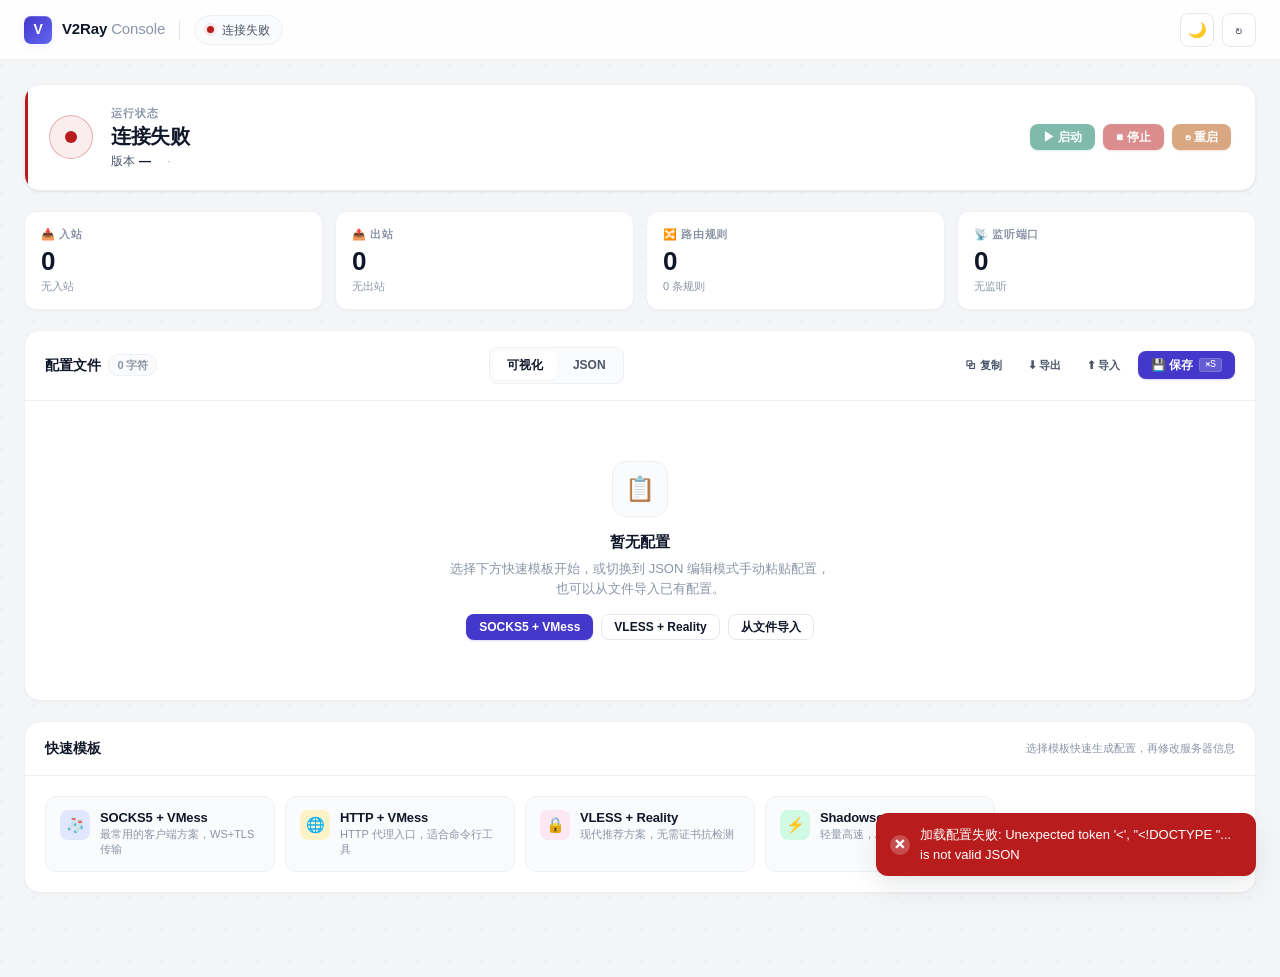
==== web/index.html @ 99b7bec5 "fix: missing favicon not showing in browser - Add /favicon.ico route (301 redirect → /icons/favicon-" ====
<!DOCTYPE html>
<html lang="zh-CN">
<head>
<meta charset="UTF-8">
<meta name="viewport" content="width=device-width, initial-scale=1.0">
<title>V2Ray Console</title>
  <link rel="icon" href="icons/favicon-32x32.png">
  <link rel="icon" type="image/png" sizes="16x16" href="icons/favicon-16x16.png">
  <link rel="icon" type="image/png" sizes="32x32" href="icons/favicon-32x32.png">
  <link rel="icon" type="image/png" sizes="48x48" href="icons/favicon-48x48.png">
  <link rel="stylesheet" href="styles.css">
  <script>
    // 主题提前应用，避免闪烁
    (function() {
      var t = localStorage.getItem('v2ray-theme');
      if (!t) t = window.matchMedia('(prefers-color-scheme: dark)').matches ? 'dark' : 'light';
      document.documentElement.setAttribute('data-theme', t);
    })();
  </script>
</head>
<body>

<header class="header">
  <div class="header-left">
    <div class="brand">
      <div class="brand-mark">V</div>
      <span class="brand-name">V2Ray <span>Console</span></span>
    </div>
    <div class="header-divider"></div>
    <div class="header-status" id="headerStatus">
      <span class="dot"></span>
      <span id="headerStatusText">检查中</span>
    </div>
  </div>
  <div class="header-right">
    <button class="icon-btn" id="themeBtn" onclick="toggleTheme()" title="切换主题" aria-label="切换主题">🌙</button>
    <button class="icon-btn" onclick="refreshConfig()" title="刷新配置" aria-label="刷新配置">↻</button>
  </div>
</header>

<div class="container">

  <!-- Status Hero -->
  <section class="status-bar status-hero" id="statusHero">
    <div class="status-hero-main">
      <div class="status-orb"><span class="orb-dot"></span></div>
      <div class="status-text-block">
        <div class="status-label">运行状态</div>
        <div class="status-value" id="statusText">检查中…</div>
        <div class="status-meta">
          <span>版本 <strong id="versionText">—</strong></span>
          <span class="meta-sep">·</span>
          <span id="uptimeWrap" style="display:none">运行时长 <strong id="uptimeText">—</strong></span>
          <span id="latencyWrap" style="display:none">响应 <strong id="latencyText">—</strong></span>
        </div>
      </div>
    </div>
    <div class="status-controls">
      <button class="btn btn-success btn-sm" id="btnStart" onclick="doStart()">▶ 启动</button>
      <button class="btn btn-danger btn-sm" id="btnStop" onclick="doStop()">■ 停止</button>
      <button class="btn btn-warning btn-sm" id="btnRestart" onclick="doRestart()">↻ 重启</button>
    </div>
  </section>

  <!-- Overview Dashboard -->
  <section class="overview" id="overview">
    <div class="overview-cell">
      <div class="overview-cell-label">📥 入站</div>
      <div class="overview-cell-value" id="ovInbounds">0</div>
      <div class="overview-cell-detail" id="ovInboundsDetail">—</div>
    </div>
    <div class="overview-cell">
      <div class="overview-cell-label">📤 出站</div>
      <div class="overview-cell-value" id="ovOutbounds">0</div>
      <div class="overview-cell-detail" id="ovOutboundsDetail">—</div>
    </div>
    <div class="overview-cell">
      <div class="overview-cell-label">🔀 路由规则</div>
      <div class="overview-cell-value" id="ovRules">0</div>
      <div class="overview-cell-detail" id="ovRulesDetail">条规则</div>
    </div>
    <div class="overview-cell">
      <div class="overview-cell-label">📡 监听端口</div>
      <div class="overview-cell-value" id="ovPorts">0</div>
      <div class="overview-cell-detail" id="ovPortsDetail">个端口</div>
    </div>
  </section>

  <!-- Config Card -->
  <div class="card">
    <div class="card-header">
      <h2>配置文件 <span class="count" id="configCharCount">0 字符</span></h2>
      <div class="card-header-tools">
        <div class="tabs">
          <button class="tab-btn active" id="tabFormBtn" onclick="switchTab('form')">可视化</button>
          <button class="tab-btn" id="tabJsonBtn" onclick="switchTab('json')">JSON</button>
        </div>
      </div>
      <div class="card-header-tools">
        <button class="btn btn-ghost btn-xs" id="copyBtn" onclick="copyConfig()" title="复制配置到剪贴板">⧉ 复制</button>
        <button class="btn btn-ghost btn-xs" id="exportBtn" onclick="exportConfig()" title="下载为文件">⬇ 导出</button>
        <button class="btn btn-ghost btn-xs" id="importBtn" onclick="document.getElementById('importFile').click()" title="从文件导入">⬆ 导入</button>
        <input type="file" id="importFile" accept=".json,application/json" style="display:none" onchange="importConfig(event)">
        <button class="btn btn-ghost btn-xs" id="formatBtn" onclick="formatConfig()" style="display:none">⟳ 格式化</button>
        <button class="btn btn-primary btn-sm" onclick="saveConfig()">💾 保存 <span class="kbd">⌘S</span></button>
      </div>
    </div>
    <div class="card-body">
      <div id="formPanel">
        <div class="empty-state" id="emptyState">
          <div class="icon">📋</div>
          <h3>暂无配置</h3>
          <p>选择下方快速模板开始，或切换到 JSON 编辑模式手动粘贴配置，也可以从文件导入已有配置。</p>
          <div class="actions">
            <button class="btn btn-primary btn-sm" onclick="loadTemplate('socks-client')">SOCKS5 + VMess</button>
            <button class="btn btn-outline btn-sm" onclick="loadTemplate('vless-reality')">VLESS + Reality</button>
            <button class="btn btn-outline btn-sm" onclick="document.getElementById('importFile').click()">从文件导入</button>
          </div>
        </div>
        <div id="configForm" style="display:none"></div>
      </div>
      <div id="jsonPanel" style="display:none">
        <div class="json-editor-wrap">
          <div class="json-gutter" id="jsonGutter">1</div>
          <textarea id="configEditor" placeholder="粘贴 V2Ray 配置文件 (JSON) ..." spellcheck="false" wrap="off"></textarea>
        </div>
      </div>
    </div>
  </div>

  <!-- Quick Template -->
  <div class="card">
    <div class="card-header">
      <h2>快速模板</h2>
      <span class="hint">选择模板快速生成配置，再修改服务器信息</span>
    </div>
    <div class="card-body">
      <div class="templates-grid">
        <button class="template-card" onclick="loadTemplate('socks-client')">
          <div class="template-icon blue">🧦</div>
          <div class="template-body">
            <div class="template-title">SOCKS5 + VMess</div>
            <div class="template-desc">最常用的客户端方案，WS+TLS 传输</div>
          </div>
        </button>
        <button class="template-card" onclick="loadTemplate('http-client')">
          <div class="template-icon amber">🌐</div>
          <div class="template-body">
            <div class="template-title">HTTP + VMess</div>
            <div class="template-desc">HTTP 代理入口，适合命令行工具</div>
          </div>
        </button>
        <button class="template-card" onclick="loadTemplate('vless-reality')">
          <div class="template-icon pink">🔒</div>
          <div class="template-body">
            <div class="template-title">VLESS + Reality</div>
            <div class="template-desc">现代推荐方案，无需证书抗检测</div>
          </div>
        </button>
        <button class="template-card" onclick="loadTemplate('shadowsocks')">
          <div class="template-icon green">⚡</div>
          <div class="template-body">
            <div class="template-title">Shadowsocks</div>
            <div class="template-desc">轻量高速，AES-256-GCM 加密</div>
          </div>
        </button>
      </div>
    </div>
  </div>
</div>

<div class="toast" id="toast"></div>

<script src="app.js"></script>
</body>
</html>
---- web/styles.css ----
/* ==========================================================================
   V2Ray Console — 视觉系统
   设计方向：工业实用风 + 精致细节
   ========================================================================== */

:root {
  /* —— 浅色模式（默认） —— */
  --bg: #f4f5f7;
  --bg-grid: #eceef1;
  --bg-elevated: #ffffff;
  --surface: #fafbfc;
  --surface-hover: #f4f6f8;

  --text: #0f1729;
  --text-secondary: #4a5568;
  --text-muted: #8b95a7;
  --text-faint: #b4bcc9;

  --border: #e4e7ec;
  --border-subtle: #eef0f3;
  --border-strong: #d1d5db;

  --primary: #4338ca;
  --primary-hover: #3730a3;
  --primary-active: #312e81;
  --primary-soft: rgba(67, 56, 202, .08);
  --primary-softer: rgba(67, 56, 202, .04);

  --success: #047857;
  --success-soft: rgba(4, 120, 87, .1);
  --danger: #b91c1c;
  --danger-soft: rgba(185, 28, 28, .08);
  --warning: #b45309;
  --warning-soft: rgba(180, 83, 9, .1);

  /* 协议标签色（浅色） */
  --tag-socks-bg: #e0e7ff;     --tag-socks-fg: #3730a3;
  --tag-http-bg: #fef3c7;      --tag-http-fg: #92400e;
  --tag-vmess-bg: #ede9fe;     --tag-vmess-fg: #5b21b6;
  --tag-vless-bg: #fce7f3;     --tag-vless-fg: #9d174d;
  --tag-trojan-bg: #ffedd5;    --tag-trojan-fg: #9a3412;
  --tag-ss-bg: #d1fae5;        --tag-ss-fg: #065f46;
  --tag-freedom-bg: #dbeafe;   --tag-freedom-fg: #1e40af;
  --tag-blackhole-bg: #f3f4f6; --tag-blackhole-fg: #374151;
  --tag-dns-bg: #e0e7ff;       --tag-dns-fg: #3730a3;
  --tag-dokodemo-bg: #e0e7ff;  --tag-dokodemo-fg: #3730a3;

  --shadow-xs: 0 1px 2px rgba(15, 23, 41, .04);
  --shadow-sm: 0 1px 3px rgba(15, 23, 41, .06), 0 1px 2px rgba(15, 23, 41, .04);
  --shadow-md: 0 4px 12px rgba(15, 23, 41, .06), 0 2px 4px rgba(15, 23, 41, .04);
  --shadow-lg: 0 12px 32px rgba(15, 23, 41, .08), 0 4px 8px rgba(15, 23, 41, .04);
  --shadow-focus: 0 0 0 3px rgba(67, 56, 202, .14);

  --radius-xl: 16px;
  --radius-lg: 12px;
  --radius-md: 8px;
  --radius-sm: 6px;

  --font-sans: -apple-system, BlinkMacSystemFont, "Segoe UI", "PingFang SC", "Microsoft YaHei", "Noto Sans SC", sans-serif;
  --font-mono: "JetBrains Mono", "SF Mono", "Cascadia Code", "Fira Code", ui-monospace, Menlo, Consolas, monospace;

  --ease-out: cubic-bezier(.16, 1, .3, 1);
  --ease-in-out: cubic-bezier(.65, 0, .35, 1);
  --transition: .18s var(--ease-out);
  --transition-slow: .32s var(--ease-out);

  --header-height: 60px;
  --content-max: 1280px;
}

[data-theme="dark"] {
  --bg: #0d1117;
  --bg-grid: #161b22;
  --bg-elevated: #161b22;
  --surface: #1c2128;
  --surface-hover: #22272e;

  --text: #e6edf3;
  --text-secondary: #9da7b8;
  --text-muted: #6e7681;
  --text-faint: #484f58;

  --border: #30363d;
  --border-subtle: #21262d;
  --border-strong: #424a53;

  --primary: #6366f1;
  --primary-hover: #818cf8;
  --primary-active: #a5b4fc;
  --primary-soft: rgba(99, 102, 241, .14);
  --primary-softer: rgba(99, 102, 241, .06);

  --success: #10b981;
  --success-soft: rgba(16, 185, 129, .14);
  --danger: #f87171;
  --danger-soft: rgba(248, 113, 113, .12);
  --warning: #fbbf24;
  --warning-soft: rgba(251, 191, 36, .14);

  --tag-socks-bg: rgba(99, 102, 241, .16);    --tag-socks-fg: #a5b4fc;
  --tag-http-bg: rgba(251, 191, 36, .16);     --tag-http-fg: #fcd34d;
  --tag-vmess-bg: rgba(139, 92, 246, .18);    --tag-vmess-fg: #c4b5fd;
  --tag-vless-bg: rgba(236, 72, 153, .18);    --tag-vless-fg: #f9a8d4;
  --tag-trojan-bg: rgba(249, 115, 22, .18);   --tag-trojan-fg: #fdba74;
  --tag-ss-bg: rgba(16, 185, 129, .18);       --tag-ss-fg: #6ee7b7;
  --tag-freedom-bg: rgba(59, 130, 246, .18);  --tag-freedom-fg: #93c5fd;
  --tag-blackhole-bg: rgba(107, 114, 128, .2);--tag-blackhole-fg: #d1d5db;
  --tag-dns-bg: rgba(99, 102, 241, .16);      --tag-dns-fg: #a5b4fc;
  --tag-dokodemo-bg: rgba(99, 102, 241, .16); --tag-dokodemo-fg: #a5b4fc;

  --shadow-xs: 0 1px 2px rgba(0, 0, 0, .2);
  --shadow-sm: 0 1px 3px rgba(0, 0, 0, .3), 0 1px 2px rgba(0, 0, 0, .2);
  --shadow-md: 0 4px 12px rgba(0, 0, 0, .35), 0 2px 4px rgba(0, 0, 0, .2);
  --shadow-lg: 0 12px 32px rgba(0, 0, 0, .4), 0 4px 8px rgba(0, 0, 0, .25);
  --shadow-focus: 0 0 0 3px rgba(99, 102, 241, .24);
}

* { box-sizing: border-box; margin: 0; padding: 0; }

html { -webkit-text-size-adjust: 100%; }

body {
  font-family: var(--font-sans);
  background: var(--bg);
  background-image:
    radial-gradient(circle at 1px 1px, var(--bg-grid) 1px, transparent 0);
  background-size: 32px 32px;
  color: var(--text);
  min-height: 100vh;
  -webkit-font-smoothing: antialiased;
  -moz-osx-font-smoothing: grayscale;
  font-size: 14px;
  line-height: 1.5;
  transition: background-color var(--transition), color var(--transition);
}

::selection { background: var(--primary-soft); color: var(--text); }

/* ==========================================================================
   Header
   ========================================================================== */
.header {
  background: color-mix(in srgb, var(--bg-elevated) 88%, transparent);
  backdrop-filter: blur(20px) saturate(1.6);
  -webkit-backdrop-filter: blur(20px) saturate(1.6);
  border-bottom: 1px solid var(--border-subtle);
  padding: 0 24px;
  height: var(--header-height);
  display: flex;
  align-items: center;
  justify-content: space-between;
  position: sticky;
  top: 0;
  z-index: 50;
}

.header-left { display: flex; align-items: center; gap: 14px; }

.brand {
  display: flex;
  align-items: center;
  gap: 10px;
  font-size: 15px;
  font-weight: 700;
  letter-spacing: -.01em;
  color: var(--text);
}
.brand-mark {
  width: 28px;
  height: 28px;
  border-radius: 7px;
  background: linear-gradient(135deg, var(--primary), #6366f1);
  display: grid;
  place-items: center;
  color: #fff;
  font-size: 14px;
  font-weight: 800;
  box-shadow: 0 2px 8px var(--primary-soft), inset 0 1px 0 rgba(255,255,255,.2);
}
.brand-name { color: var(--text); }
.brand-name span { color: var(--text-muted); font-weight: 500; }

.header-divider {
  width: 1px;
  height: 20px;
  background: var(--border);
}

.header-status {
  display: flex;
  align-items: center;
  gap: 8px;
  padding: 5px 12px;
  border-radius: 20px;
  background: var(--surface);
  border: 1px solid var(--border-subtle);
  font-size: 12px;
  font-weight: 500;
  color: var(--text-secondary);
}
.header-status .dot {
  width: 7px;
  height: 7px;
  border-radius: 50%;
  background: var(--text-muted);
  transition: background var(--transition), box-shadow var(--transition);
}
.header-status.running .dot {
  background: var(--success);
  box-shadow: 0 0 0 3px var(--success-soft);
}
.header-status.stopped .dot { background: var(--text-muted); }
.header-status.error .dot { background: var(--danger); box-shadow: 0 0 0 3px var(--danger-soft); }

.header-right { display: flex; align-items: center; gap: 8px; }

.icon-btn {
  width: 34px;
  height: 34px;
  border: 1px solid var(--border);
  background: var(--bg-elevated);
  border-radius: var(--radius-md);
  cursor: pointer;
  display: grid;
  place-items: center;
  color: var(--text-secondary);
  transition: var(--transition);
  font-size: 15px;
}
.icon-btn:hover {
  background: var(--surface-hover);
  color: var(--text);
  border-color: var(--border-strong);
}
.icon-btn:active { transform: scale(.96); }
.icon-btn:focus-visible { outline: none; box-shadow: var(--shadow-focus); }

/* ==========================================================================
   Layout
   ========================================================================== */
.container {
  max-width: var(--content-max);
  margin: 0 auto;
  padding: 24px 24px 64px;
}

/* ==========================================================================
   Status Hero — 状态英雄区
   ========================================================================== */
.status-hero {
  display: grid;
  grid-template-columns: 1fr auto;
  gap: 20px;
  align-items: center;
  background: var(--bg-elevated);
  border: 1px solid var(--border-subtle);
  border-radius: var(--radius-xl);
  padding: 20px 24px;
  margin-bottom: 20px;
  box-shadow: var(--shadow-sm);
  position: relative;
  overflow: hidden;
}
.status-hero::before {
  content: "";
  position: absolute;
  left: 0;
  top: 0;
  bottom: 0;
  width: 3px;
  background: var(--text-muted);
  transition: background var(--transition-slow);
}
.status-hero.running::before { background: var(--success); }
.status-hero.error::before { background: var(--danger); }

.status-hero-main {
  display: flex;
  align-items: center;
  gap: 18px;
  min-width: 0;
}
.status-orb {
  width: 44px;
  height: 44px;
  border-radius: 50%;
  display: grid;
  place-items: center;
  background: var(--surface);
  border: 1px solid var(--border);
  flex-shrink: 0;
  position: relative;
  transition: var(--transition);
}
.status-orb .orb-dot {
  width: 12px;
  height: 12px;
  border-radius: 50%;
  background: var(--text-muted);
  transition: var(--transition);
}
.status-hero.running .status-orb {
  background: var(--success-soft);
  border-color: color-mix(in srgb, var(--success) 30%, transparent);
}
.status-hero.running .orb-dot {
  background: var(--success);
  box-shadow: 0 0 12px var(--success);
  animation: orb-pulse 2.4s var(--ease-in-out) infinite;
}
.status-hero.error .status-orb {
  background: var(--danger-soft);
  border-color: color-mix(in srgb, var(--danger) 30%, transparent);
}
.status-hero.error .orb-dot { background: var(--danger); }

@keyframes orb-pulse {
  0%, 100% { transform: scale(1); opacity: 1; }
  50% { transform: scale(.85); opacity: .7; }
}

.status-text-block { min-width: 0; }
.status-label {
  font-size: 11px;
  font-weight: 600;
  text-transform: uppercase;
  letter-spacing: .08em;
  color: var(--text-muted);
  margin-bottom: 2px;
}
.status-value {
  font-size: 20px;
  font-weight: 700;
  letter-spacing: -.02em;
  color: var(--text);
  line-height: 1.2;
}
.status-meta {
  display: flex;
  gap: 16px;
  margin-top: 4px;
  font-size: 12px;
  color: var(--text-secondary);
  flex-wrap: wrap;
}
.status-meta span { display: inline-flex; align-items: center; gap: 4px; }
.status-meta strong { color: var(--text); font-weight: 600; }
.status-meta .meta-sep { color: var(--text-faint); }

.status-controls { display: flex; gap: 8px; flex-shrink: 0; }

/* ==========================================================================
   Overview Dashboard — 概览仪表盘
   ========================================================================== */
.overview {
  display: grid;
  grid-template-columns: repeat(4, 1fr);
  gap: 12px;
  margin-bottom: 20px;
}
.overview-cell {
  background: var(--bg-elevated);
  border: 1px solid var(--border-subtle);
  border-radius: var(--radius-lg);
  padding: 14px 16px;
  box-shadow: var(--shadow-xs);
  transition: var(--transition);
  position: relative;
  overflow: hidden;
}
.overview-cell:hover { border-color: var(--border); transform: translateY(-1px); box-shadow: var(--shadow-sm); }
.overview-cell-label {
  font-size: 11px;
  font-weight: 600;
  text-transform: uppercase;
  letter-spacing: .06em;
  color: var(--text-muted);
  display: flex;
  align-items: center;
  gap: 6px;
  margin-bottom: 6px;
}
.overview-cell-value {
  font-size: 26px;
  font-weight: 800;
  letter-spacing: -.03em;
  color: var(--text);
  line-height: 1;
  font-variant-numeric: tabular-nums;
}
.overview-cell-detail {
  font-size: 11px;
  color: var(--text-muted);
  margin-top: 4px;
  display: flex;
  gap: 4px;
  flex-wrap: wrap;
  align-items: center;
}
.overview-cell-detail .proto-chip {
  font-size: 10px;
  font-weight: 600;
  padding: 1px 6px;
  border-radius: 4px;
  background: var(--surface);
  color: var(--text-secondary);
}

/* ==========================================================================
   Card
   ========================================================================== */
.card {
  background: var(--bg-elevated);
  border: 1px solid var(--border-subtle);
  border-radius: var(--radius-xl);
  box-shadow: var(--shadow-xs);
  margin-bottom: 20px;
  overflow: hidden;
}
.card-header {
  padding: 16px 20px;
  border-bottom: 1px solid var(--border-subtle);
  display: flex;
  align-items: center;
  justify-content: space-between;
  gap: 14px;
  flex-wrap: wrap;
}
.card-header h2 {
  font-size: 14px;
  font-weight: 700;
  letter-spacing: -.01em;
  color: var(--text);
  display: flex;
  align-items: center;
  gap: 8px;
}
.card-header h2 .count {
  font-size: 11px;
  font-weight: 600;
  color: var(--text-muted);
  background: var(--surface);
  padding: 2px 8px;
  border-radius: 10px;
  border: 1px solid var(--border-subtle);
}
.card-header-tools {
  display: flex;
  align-items: center;
  gap: 8px;
  flex-wrap: wrap;
}
.card-body { padding: 20px; }
.card-body-tight { padding: 14px 20px; }

/* ==========================================================================
   Tabs
   ========================================================================== */
.tabs {
  display: inline-flex;
  background: var(--surface);
  border: 1px solid var(--border-subtle);
  border-radius: var(--radius-md);
  padding: 3px;
  gap: 2px;
}
.tab-btn {
  padding: 6px 14px;
  border: none;
  background: transparent;
  border-radius: var(--radius-sm);
  font-size: 12px;
  font-weight: 600;
  cursor: pointer;
  color: var(--text-secondary);
  transition: var(--transition);
  font-family: inherit;
}
.tab-btn:hover { color: var(--text); }
.tab-btn.active {
  background: var(--bg-elevated);
  color: var(--text);
  box-shadow: var(--shadow-xs);
}

/* ==========================================================================
   Buttons
   ========================================================================== */
.btn {
  padding: 8px 16px;
  border: 1px solid transparent;
  border-radius: var(--radius-md);
  font-size: 13px;
  font-weight: 600;
  cursor: pointer;
  transition: var(--transition);
  display: inline-flex;
  align-items: center;
  justify-content: center;
  gap: 6px;
  font-family: inherit;
  line-height: 1;
  white-space: nowrap;
  position: relative;
}
.btn:active { transform: scale(.97); }
.btn:disabled { opacity: .5; cursor: not-allowed; transform: none; }
.btn:focus-visible { outline: none; box-shadow: var(--shadow-focus); }

.btn-primary {
  background: var(--primary);
  color: #fff;
  box-shadow: 0 1px 2px rgba(67, 56, 202, .2);
}
.btn-primary:hover:not(:disabled) { background: var(--primary-hover); }
.btn-primary:active:not(:disabled) { background: var(--primary-active); }

.btn-success {
  background: var(--success);
  color: #fff;
  box-shadow: 0 1px 2px color-mix(in srgb, var(--success) 30%, transparent);
}
.btn-success:hover:not(:disabled) { filter: brightness(1.08); }

.btn-danger {
  background: var(--danger);
  color: #fff;
  box-shadow: 0 1px 2px color-mix(in srgb, var(--danger) 30%, transparent);
}
.btn-danger:hover:not(:disabled) { filter: brightness(1.08); }

.btn-warning {
  background: var(--warning);
  color: #fff;
  box-shadow: 0 1px 2px color-mix(in srgb, var(--warning) 30%, transparent);
}
.btn-warning:hover:not(:disabled) { filter: brightness(1.08); }

.btn-outline {
  background: var(--bg-elevated);
  color: var(--text);
  border-color: var(--border);
}
.btn-outline:hover:not(:disabled) {
  background: var(--surface-hover);
  border-color: var(--border-strong);
}

.btn-ghost {
  background: transparent;
  color: var(--text-secondary);
}
.btn-ghost:hover:not(:disabled) {
  background: var(--surface);
  color: var(--text);
}

.btn-sm { padding: 6px 12px; font-size: 12px; }
.btn-xs { padding: 4px 9px; font-size: 11px; border-radius: var(--radius-sm); }

.btn .kbd {
  font-size: 10px;
  padding: 1px 5px;
  border-radius: 3px;
  background: rgba(255,255,255,.18);
  border: 1px solid rgba(255,255,255,.15);
  font-family: var(--font-mono);
  font-weight: 500;
}
.btn-outline .kbd, .btn-ghost .kbd {
  background: var(--surface);
  border-color: var(--border);
  color: var(--text-muted);
}

/* ==========================================================================
   Form Sections
   ========================================================================== */
.form-section { margin-bottom: 28px; }
.form-section:last-child { margin-bottom: 0; }

.section-title {
  font-size: 13px;
  font-weight: 700;
  letter-spacing: -.01em;
  color: var(--text);
  margin-bottom: 12px;
  display: flex;
  align-items: center;
  gap: 8px;
}
.section-title .badge {
  font-size: 10px;
  font-weight: 600;
  padding: 2px 8px;
  border-radius: 10px;
  background: var(--primary-soft);
  color: var(--primary);
  letter-spacing: 0;
}

/* —— Array Items —— */
.array-item {
  background: var(--surface);
  border: 1px solid var(--border-subtle);
  border-radius: var(--radius-lg);
  padding: 16px;
  margin-bottom: 10px;
  transition: var(--transition);
}
.array-item:hover { border-color: var(--border); background: var(--surface-hover); }

.array-item-header {
  display: flex;
  align-items: center;
  justify-content: space-between;
  margin-bottom: 12px;
  gap: 10px;
}
.array-item-title {
  font-size: 13px;
  font-weight: 600;
  display: flex;
  align-items: center;
  gap: 8px;
  color: var(--text);
  min-width: 0;
}
.protocol-tag {
  font-size: 10px;
  padding: 3px 8px;
  border-radius: 5px;
  font-weight: 700;
  text-transform: uppercase;
  letter-spacing: .04em;
  font-family: var(--font-mono);
  flex-shrink: 0;
}
.protocol-tag.socks { background: var(--tag-socks-bg); color: var(--tag-socks-fg); }
.protocol-tag.http { background: var(--tag-http-bg); color: var(--tag-http-fg); }
.protocol-tag.vmess { background: var(--tag-vmess-bg); color: var(--tag-vmess-fg); }
.protocol-tag.vless { background: var(--tag-vless-bg); color: var(--tag-vless-fg); }
.protocol-tag.trojan { background: var(--tag-trojan-bg); color: var(--tag-trojan-fg); }
.protocol-tag.shadowsocks { background: var(--tag-ss-bg); color: var(--tag-ss-fg); }
.protocol-tag.freedom { background: var(--tag-freedom-bg); color: var(--tag-freedom-fg); }
.protocol-tag.blackhole { background: var(--tag-blackhole-bg); color: var(--tag-blackhole-fg); }
.protocol-tag.dns { background: var(--tag-dns-bg); color: var(--tag-dns-fg); }
.protocol-tag.dokodemo-door { background: var(--tag-dokodemo-bg); color: var(--tag-dokodemo-fg); }

/* —— Form Rows & Groups —— */
.form-row {
  display: flex;
  gap: 12px;
  flex-wrap: wrap;
  margin-bottom: 10px;
  align-items: flex-end;
}
.form-row:last-child { margin-bottom: 0; }
.form-group {
  display: flex;
  flex-direction: column;
  gap: 4px;
  min-width: 0;
}
.form-group > label {
  font-size: 11px;
  font-weight: 600;
  color: var(--text-secondary);
  letter-spacing: .01em;
  display: flex;
  align-items: center;
  gap: 4px;
  line-height: 1.2;
  padding-top: 2px;
}
.form-input, .form-select {
  padding: 7px 11px;
  border: 1px solid var(--border);
  border-radius: var(--radius-md);
  font-size: 13px;
  color: var(--text);
  background: var(--bg-elevated);
  transition: var(--transition);
  font-family: inherit;
  line-height: 1.4;
  height: 34px;
}
.form-input:hover, .form-select:hover { border-color: var(--border-strong); }
.form-input:focus, .form-select:focus {
  outline: none;
  border-color: var(--primary);
  box-shadow: var(--shadow-focus);
}
.form-input { width: 100%; }
.form-select { min-width: 110px; cursor: pointer; }
.form-input::placeholder { color: var(--text-faint); }

/* Field width modifiers */
.field-auto { flex: 1 !important; min-width: 120px; }
.field-sm { width: 70px !important; text-align: center; }

/* —— User Row (VMess/VLESS users) —— */
.user-row {
  align-items: flex-end;
}
.user-row .form-group {
  flex-shrink: 0;
}
.uuid-input {
  width: 260px !important;
  font-family: var(--font-mono) !important;
  letter-spacing: .02em;
}
.short-input {
  width: 64px !important;
  text-align: center;
}
.security-select {
  min-width: 110px !important;
}

.form-checkbox {
  display: inline-flex;
  align-items: center;
  gap: 7px;
  font-size: 13px;
  cursor: pointer;
  user-select: none;
  color: var(--text);
}
.form-checkbox input[type="checkbox"] {
  width: 15px;
  height: 15px;
  accent-color: var(--primary);
  cursor: pointer;
}

/* ── Dest Override Chips (Sniffing) ── */
.dest-chips {
  display: flex;
  gap: 6px;
  flex-wrap: wrap;
}
.dest-chip {
  cursor: pointer;
  user-select: none;
}
.dest-chip input { display: none; }
.dest-chip span {
  display: inline-block;
  padding: 6px 14px;
  border-radius: var(--radius-md);
  font-size: 12px;
  font-weight: 600;
  border: 1px solid var(--border);
  color: var(--text-secondary);
  background: var(--bg-elevated);
  transition: var(--transition);
  letter-spacing: .01em;
  line-height: 1.2;
}
.dest-chip:hover span {
  border-color: var(--primary);
  color: var(--primary);
}
.dest-chip input:checked + span {
  background: var(--primary-soft);
  border-color: var(--primary);
  color: var(--primary);
}

/* —— Sub-section —— */
.sub-section {
  margin-top: 10px;
  padding: 12px;
  background: var(--bg-elevated);
  border: 1px dashed var(--border);
  border-radius: var(--radius-md);
}
.sub-section-title {
  font-size: 10px;
  font-weight: 700;
  color: var(--text-muted);
  margin-bottom: 8px;
  text-transform: uppercase;
  letter-spacing: .08em;
  display: flex;
  align-items: center;
  gap: 6px;
}

/* —— Add / Remove —— */
.array-actions { margin-top: 6px; }
.btn-add {
  width: 100%;
  background: transparent;
  border: 1px dashed var(--border-strong);
  color: var(--text-secondary);
  padding: 9px 14px;
  border-radius: var(--radius-md);
  font-size: 12px;
  font-weight: 600;
  cursor: pointer;
  transition: var(--transition);
  font-family: inherit;
  display: inline-flex;
  align-items: center;
  justify-content: center;
  gap: 6px;
}
.btn-add:hover {
  background: var(--primary-softer);
  border-color: var(--primary);
  color: var(--primary);
  border-style: solid;
}
.btn-remove {
  background: transparent;
  border: none;
  color: var(--text-faint);
  cursor: pointer;
  font-size: 14px;
  width: 26px;
  height: 26px;
  border-radius: var(--radius-sm);
  transition: var(--transition);
  display: grid;
  place-items: center;
  flex-shrink: 0;
}
.btn-remove:hover { color: var(--danger); background: var(--danger-soft); }

/* ==========================================================================
   JSON Editor — 带行号
   ========================================================================== */
.json-editor-wrap {
  border: 1px solid var(--border);
  border-radius: var(--radius-lg);
  background: var(--surface);
  overflow: hidden;
  display: grid;
  grid-template-columns: auto 1fr;
  transition: var(--transition);
}
.json-editor-wrap:focus-within { border-color: var(--primary); box-shadow: var(--shadow-focus); }
.json-gutter {
  background: var(--surface);
  border-right: 1px solid var(--border-subtle);
  padding: 14px 10px 14px 14px;
  text-align: right;
  font-family: var(--font-mono);
  font-size: 12px;
  line-height: 1.65;
  color: var(--text-faint);
  user-select: none;
  overflow: hidden;
  white-space: pre;
  font-variant-numeric: tabular-nums;
}
#configEditor {
  width: 100%;
  min-height: 460px;
  border: none;
  outline: none;
  resize: vertical;
  padding: 14px 16px;
  font-family: var(--font-mono);
  font-size: 12px;
  line-height: 1.65;
  color: var(--text);
  background: var(--bg-elevated);
  tab-size: 2;
  white-space: pre;
  overflow: auto;
}
#configEditor::placeholder { color: var(--text-faint); }

/* —— Collapsible textarea (DNS/Policy/Transport) —— */
.collapsible textarea {
  width: 100%;
  min-height: 80px;
  font-family: var(--font-mono);
  font-size: 12px;
  border: 1px solid var(--border);
  border-radius: var(--radius-md);
  padding: 10px 12px;
  resize: vertical;
  background: var(--surface);
  color: var(--text);
  transition: var(--transition);
}
.collapsible textarea:focus {
  outline: none;
  border-color: var(--primary);
  box-shadow: var(--shadow-focus);
  background: var(--bg-elevated);
}

/* ==========================================================================
   Collapsible
   ========================================================================== */
.collapsible { margin-top: 14px; }
.collapsible-header {
  display: flex;
  align-items: center;
  gap: 8px;
  font-size: 12px;
  font-weight: 600;
  cursor: pointer;
  padding: 9px 12px;
  user-select: none;
  border-radius: var(--radius-md);
  transition: var(--transition);
  color: var(--text-secondary);
  border: 1px solid transparent;
}
.collapsible-header:hover {
  background: var(--surface);
  color: var(--text);
  border-color: var(--border-subtle);
}
.collapsible-header .arrow {
  transition: transform .2s var(--ease-out);
  font-size: 9px;
  color: var(--text-muted);
}
.collapsible-header.open .arrow { transform: rotate(90deg); }
.collapsible-body { display: none; margin-top: 8px; }
.collapsible-body.open {
  display: block;
  animation: slideDown .2s var(--ease-out);
  padding: 14px 16px;
  background: var(--surface);
  border: 1px solid var(--border-subtle);
  border-radius: var(--radius-lg);
}
/* Nest boundary for non-collapsible sub-sections inside collapsible */
.collapsible-body .sub-section-title {
  margin-top: 0;
}
.collapsible-body .form-row + .form-row {
  margin-top: 2px;
}
@keyframes slideDown {
  from { opacity: 0; transform: translateY(-4px); }
  to { opacity: 1; transform: translateY(0); }
}

.hint {
  font-size: 11px;
  color: var(--text-muted);
  font-weight: 400;
  line-height: 1.4;
}

/* ==========================================================================
   Templates
   ========================================================================== */
.templates-grid {
  display: grid;
  grid-template-columns: repeat(auto-fill, minmax(220px, 1fr));
  gap: 10px;
}
.template-card {
  text-align: left;
  background: var(--surface);
  border: 1px solid var(--border-subtle);
  border-radius: var(--radius-lg);
  padding: 13px 14px;
  cursor: pointer;
  transition: var(--transition);
  font-family: inherit;
  display: flex;
  align-items: flex-start;
  gap: 10px;
}
.template-card:hover {
  border-color: var(--primary);
  background: var(--bg-elevated);
  transform: translateY(-1px);
  box-shadow: var(--shadow-sm);
}
.template-icon {
  width: 30px;
  height: 30px;
  border-radius: var(--radius-md);
  display: grid;
  place-items: center;
  font-size: 15px;
  flex-shrink: 0;
}
.template-icon.blue { background: var(--tag-socks-bg); color: var(--tag-socks-fg); }
.template-icon.amber { background: var(--tag-http-bg); color: var(--tag-http-fg); }
.template-icon.pink { background: var(--tag-vless-bg); color: var(--tag-vless-fg); }
.template-icon.green { background: var(--tag-ss-bg); color: var(--tag-ss-fg); }
.template-body { min-width: 0; }
.template-title {
  font-size: 13px;
  font-weight: 700;
  color: var(--text);
  margin-bottom: 2px;
  letter-spacing: -.01em;
}
.template-desc {
  font-size: 11px;
  color: var(--text-muted);
  line-height: 1.4;
}

/* ==========================================================================
   Empty State
   ========================================================================== */
.empty-state {
  text-align: center;
  padding: 40px 24px;
  color: var(--text-secondary);
}
.empty-state .icon {
  width: 56px;
  height: 56px;
  margin: 0 auto 14px;
  border-radius: 14px;
  background: var(--surface);
  border: 1px solid var(--border-subtle);
  display: grid;
  place-items: center;
  font-size: 24px;
  color: var(--text-muted);
}
.empty-state h3 {
  font-size: 15px;
  font-weight: 700;
  color: var(--text);
  margin-bottom: 6px;
  letter-spacing: -.01em;
}
.empty-state p {
  font-size: 13px;
  margin-bottom: 16px;
  color: var(--text-muted);
  max-width: 380px;
  margin-left: auto;
  margin-right: auto;
  line-height: 1.5;
}
.empty-state .actions {
  display: flex;
  gap: 8px;
  justify-content: center;
  flex-wrap: wrap;
}

/* ==========================================================================
   Toast
   ========================================================================== */
.toast {
  position: fixed;
  bottom: 24px;
  right: 24px;
  padding: 12px 18px 12px 14px;
  border-radius: var(--radius-lg);
  color: #fff;
  font-size: 13px;
  font-weight: 500;
  box-shadow: var(--shadow-lg);
  transform: translateY(120%);
  opacity: 0;
  transition: all .32s var(--ease-out);
  z-index: 100;
  max-width: 380px;
  display: flex;
  align-items: center;
  gap: 10px;
  backdrop-filter: blur(12px);
}
.toast.show { transform: translateY(0); opacity: 1; }
.toast-icon {
  width: 20px;
  height: 20px;
  border-radius: 50%;
  display: grid;
  place-items: center;
  font-size: 12px;
  font-weight: 700;
  background: rgba(255,255,255,.22);
  flex-shrink: 0;
}
.toast.success { background: var(--success); }
.toast.error { background: var(--danger); }
.toast.warning { background: var(--warning); }

/* ==========================================================================
   Loading Skeleton
   ========================================================================== */
.skeleton {
  background: linear-gradient(90deg, var(--surface) 25%, var(--surface-hover) 50%, var(--surface) 75%);
  background-size: 200% 100%;
  animation: shimmer 1.4s linear infinite;
  border-radius: var(--radius-sm);
}
@keyframes shimmer {
  0% { background-position: 200% 0; }
  100% { background-position: -200% 0; }
}

/* ==========================================================================
   Scrollbar
   ========================================================================== */
::-webkit-scrollbar { width: 8px; height: 8px; }
::-webkit-scrollbar-track { background: transparent; }
::-webkit-scrollbar-thumb {
  background: var(--border-strong);
  border-radius: 4px;
  border: 2px solid var(--bg);
}
::-webkit-scrollbar-thumb:hover { background: var(--text-muted); }

/* ==========================================================================
   Animations
   ========================================================================== */
@keyframes fadeInUp {
  from { opacity: 0; transform: translateY(8px); }
  to { opacity: 1; transform: translateY(0); }
}
.status-hero, .overview-cell, .card { animation: fadeInUp .36s var(--ease-out) both; }
.overview-cell:nth-child(1) { animation-delay: 40ms; }
.overview-cell:nth-child(2) { animation-delay: 80ms; }
.overview-cell:nth-child(3) { animation-delay: 120ms; }
.overview-cell:nth-child(4) { animation-delay: 160ms; }
.card:nth-of-type(1) { animation-delay: 80ms; }
.card:nth-of-type(2) { animation-delay: 140ms; }

@media (prefers-reduced-motion: reduce) {
  *, *::before, *::after {
    animation-duration: .01ms !important;
    transition-duration: .01ms !important;
  }
}

/* ==========================================================================
   Responsive
   ========================================================================== */
@media (max-width: 900px) {
  .overview { grid-template-columns: repeat(2, 1fr); }
}
@media (max-width: 768px) {
  .container { padding: 16px 16px 48px; }
  .header { padding: 0 16px; }
  .brand { font-size: 14px; }
  .header-status { display: none; }
  .status-hero {
    grid-template-columns: 1fr;
    padding: 16px;
  }
  .status-controls { width: 100%; }
  .status-controls .btn { flex: 1; }
  .card-header {
    flex-direction: column;
    align-items: flex-start;
    padding: 14px 16px;
  }
  .card-body { padding: 16px; }
  .form-row { flex-direction: column; }
  .toast { left: 16px; right: 16px; bottom: 16px; max-width: none; }
}
@media (max-width: 480px) {
  .overview { grid-template-columns: 1fr 1fr; gap: 8px; }
  .overview-cell { padding: 12px; }
  .overview-cell-value { font-size: 22px; }
  .tabs { width: 100%; }
  .tab-btn { flex: 1; }
}
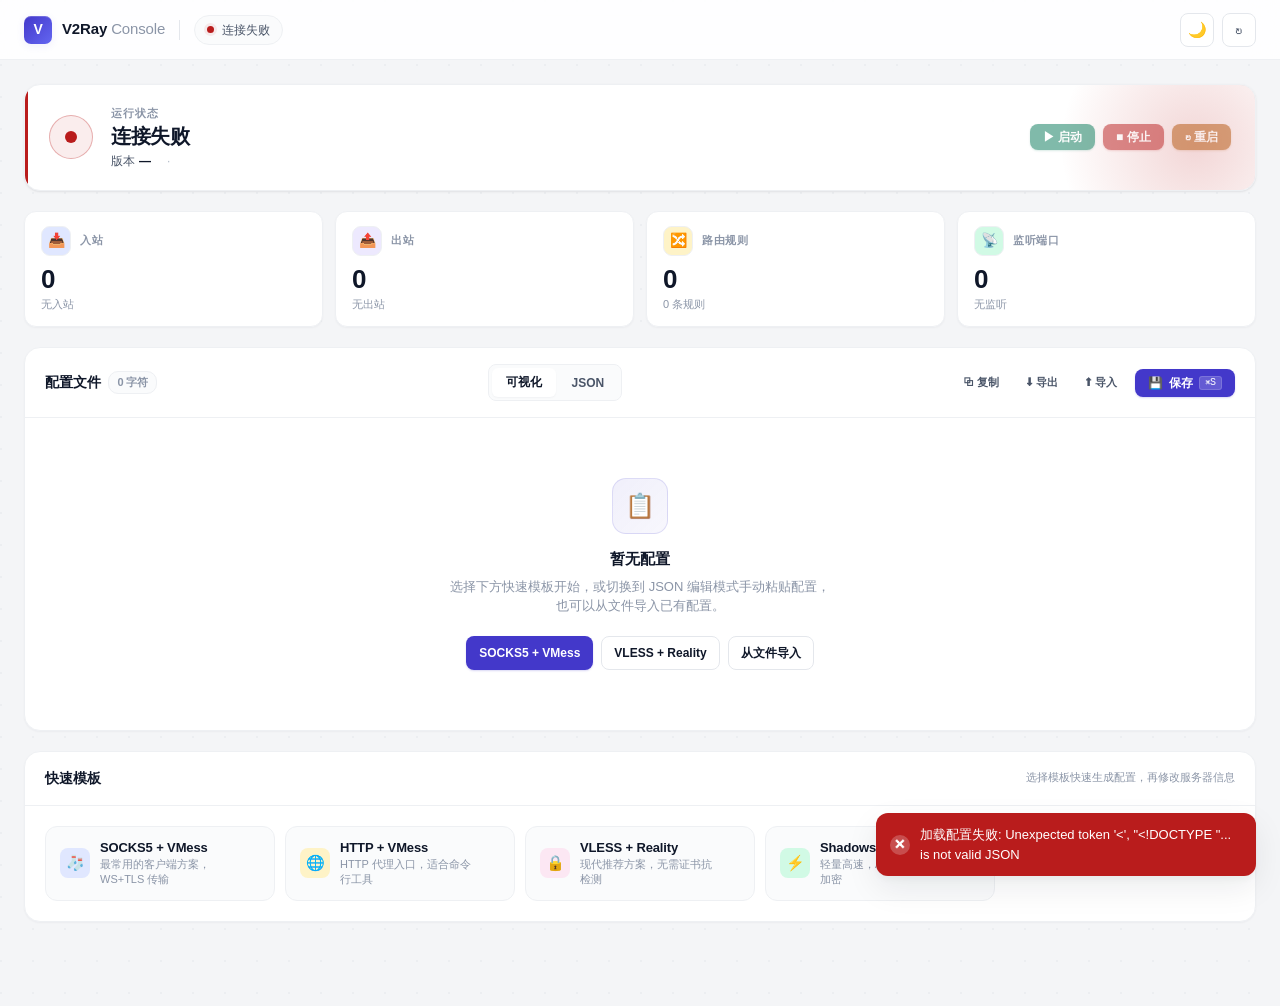
==== commit 5f3df120: "feat: 优化界面美观度与操作人性化 视觉优化: - 状态英雄区增加运行/出错状态的呼吸光晕 - 概览卡片彩色图标徽章 + 悬停同色描边 - 模板卡片悬停方向箭头 + 图标缩放反馈 - 空状态图标主" ====
--- a/web/index.html
+++ b/web/index.html
@@ -62,29 +62,29 @@
     </div>
   </section>
 
-  <!-- Overview Dashboard -->
-  <section class="overview" id="overview">
-    <div class="overview-cell">
-      <div class="overview-cell-label">📥 入站</div>
-      <div class="overview-cell-value" id="ovInbounds">0</div>
-      <div class="overview-cell-detail" id="ovInboundsDetail">—</div>
-    </div>
-    <div class="overview-cell">
-      <div class="overview-cell-label">📤 出站</div>
-      <div class="overview-cell-value" id="ovOutbounds">0</div>
-      <div class="overview-cell-detail" id="ovOutboundsDetail">—</div>
-    </div>
-    <div class="overview-cell">
-      <div class="overview-cell-label">🔀 路由规则</div>
-      <div class="overview-cell-value" id="ovRules">0</div>
-      <div class="overview-cell-detail" id="ovRulesDetail">条规则</div>
-    </div>
-    <div class="overview-cell">
-      <div class="overview-cell-label">📡 监听端口</div>
-      <div class="overview-cell-value" id="ovPorts">0</div>
-      <div class="overview-cell-detail" id="ovPortsDetail">个端口</div>
-    </div>
-  </section>
+ <!-- Overview Dashboard -->
+ <section class="overview" id="overview">
+   <div class="overview-cell">
+      <div class="overview-cell-top"><span class="overview-cell-icon">📥</span><span class="overview-cell-label">入站</span></div>
+     <div class="overview-cell-value" id="ovInbounds">0</div>
+     <div class="overview-cell-detail" id="ovInboundsDetail">—</div>
+   </div>
+   <div class="overview-cell">
+      <div class="overview-cell-top"><span class="overview-cell-icon">📤</span><span class="overview-cell-label">出站</span></div>
+     <div class="overview-cell-value" id="ovOutbounds">0</div>
+     <div class="overview-cell-detail" id="ovOutboundsDetail">—</div>
+   </div>
+   <div class="overview-cell">
+      <div class="overview-cell-top"><span class="overview-cell-icon">🔀</span><span class="overview-cell-label">路由规则</span></div>
+     <div class="overview-cell-value" id="ovRules">0</div>
+     <div class="overview-cell-detail" id="ovRulesDetail">条规则</div>
+   </div>
+   <div class="overview-cell">
+      <div class="overview-cell-top"><span class="overview-cell-icon">📡</span><span class="overview-cell-label">监听端口</span></div>
+     <div class="overview-cell-value" id="ovPorts">0</div>
+     <div class="overview-cell-detail" id="ovPortsDetail">个端口</div>
+   </div>
+ </section>
 
   <!-- Config Card -->
   <div class="card">
@@ -102,7 +102,9 @@
         <button class="btn btn-ghost btn-xs" id="importBtn" onclick="document.getElementById('importFile').click()" title="从文件导入">⬆ 导入</button>
         <input type="file" id="importFile" accept=".json,application/json" style="display:none" onchange="importConfig(event)">
         <button class="btn btn-ghost btn-xs" id="formatBtn" onclick="formatConfig()" style="display:none">⟳ 格式化</button>
-        <button class="btn btn-primary btn-sm" onclick="saveConfig()">💾 保存 <span class="kbd">⌘S</span></button>
+        <button class="btn btn-primary btn-sm" id="saveBtn" onclick="saveConfig()">
+          <span class="btn-spinner" aria-hidden="true"></span><span class="save-icon" aria-hidden="true">💾</span><span>保存</span> <span class="kbd">⌘S</span>
+        </button>
       </div>
     </div>
     <div class="card-body">
@@ -171,6 +173,6 @@
 
 <div class="toast" id="toast"></div>
 
-<script src="app.js"></script>
+<script src="app.js?v=4"></script>
 </body>
 </html>
--- a/web/styles.css
+++ b/web/styles.css
@@ -274,11 +274,35 @@
 .status-hero.running::before { background: var(--success); }
 .status-hero.error::before { background: var(--danger); }
 
+.status-hero::after {
+  content: "";
+  position: absolute;
+  right: -80px;
+  top: -80px;
+  width: 280px;
+  height: 280px;
+  border-radius: 50%;
+  background: radial-gradient(circle at center, var(--text-faint), transparent 70%);
+  opacity: .08;
+  pointer-events: none;
+  transition: background var(--transition-slow), opacity var(--transition-slow);
+}
+.status-hero.running::after {
+  background: radial-gradient(circle at center, var(--success), transparent 68%);
+  opacity: .16;
+}
+.status-hero.error::after {
+  background: radial-gradient(circle at center, var(--danger), transparent 68%);
+  opacity: .18;
+}
+
 .status-hero-main {
   display: flex;
   align-items: center;
   gap: 18px;
   min-width: 0;
+  position: relative;
+  z-index: 1;
 }
 .status-orb {
   width: 44px;
@@ -347,7 +371,7 @@
 .status-meta strong { color: var(--text); font-weight: 600; }
 .status-meta .meta-sep { color: var(--text-faint); }
 
-.status-controls { display: flex; gap: 8px; flex-shrink: 0; }
+.status-controls { display: flex; gap: 8px; flex-shrink: 0; position: relative; z-index: 1; }
 
 /* ==========================================================================
    Overview Dashboard — 概览仪表盘
@@ -369,16 +393,38 @@
   overflow: hidden;
 }
 .overview-cell:hover { border-color: var(--border); transform: translateY(-1px); box-shadow: var(--shadow-sm); }
+.overview-cell-top {
+  display: flex;
+  align-items: center;
+  gap: 9px;
+  margin-bottom: 10px;
+}
+.overview-cell-icon {
+  width: 30px;
+  height: 30px;
+  border-radius: 9px;
+  display: grid;
+  place-items: center;
+  font-size: 14px;
+  background: var(--surface);
+  border: 1px solid var(--border-subtle);
+  flex-shrink: 0;
+  transition: var(--transition);
+}
+.overview-cell:nth-child(1) .overview-cell-icon { background: var(--tag-socks-bg); }
+.overview-cell:nth-child(2) .overview-cell-icon { background: var(--tag-vmess-bg); }
+.overview-cell:nth-child(3) .overview-cell-icon { background: var(--tag-http-bg); }
+.overview-cell:nth-child(4) .overview-cell-icon { background: var(--tag-ss-bg); }
+.overview-cell:hover:nth-child(1) { box-shadow: var(--shadow-sm), 0 0 0 1px color-mix(in srgb, var(--tag-socks-fg) 22%, transparent); }
+.overview-cell:hover:nth-child(2) { box-shadow: var(--shadow-sm), 0 0 0 1px color-mix(in srgb, var(--tag-vmess-fg) 22%, transparent); }
+.overview-cell:hover:nth-child(3) { box-shadow: var(--shadow-sm), 0 0 0 1px color-mix(in srgb, var(--tag-http-fg) 22%, transparent); }
+.overview-cell:hover:nth-child(4) { box-shadow: var(--shadow-sm), 0 0 0 1px color-mix(in srgb, var(--tag-ss-fg) 22%, transparent); }
 .overview-cell-label {
   font-size: 11px;
   font-weight: 600;
   text-transform: uppercase;
   letter-spacing: .06em;
   color: var(--text-muted);
-  display: flex;
-  align-items: center;
-  gap: 6px;
-  margin-bottom: 6px;
 }
 .overview-cell-value {
   font-size: 26px;
@@ -572,6 +618,49 @@
   border-color: var(--border);
   color: var(--text-muted);
 }
+
+/* —— Save button: dirty + loading states —— */
+/* Dirty dot: hidden until config has unsaved changes */
+#saveBtn .btn-spinner {
+  width: 14px;
+  height: 14px;
+  border: 2px solid rgba(255,255,255,.4);
+  border-top-color: #fff;
+  border-radius: 50%;
+  animation: btn-spin .6s linear infinite;
+  display: none;
+}
+#saveBtn.loading .btn-spinner { display: inline-block; }
+#saveBtn.loading .save-icon { display: none; }
+#saveBtn.loading { opacity: 1; }
+@keyframes btn-spin { to { transform: rotate(360deg); } }
+
+#saveBtn { transition: var(--transition), box-shadow .4s var(--ease-out); }
+/* Dirty indicator: a small pulsing dot in the top-right corner */
+#saveBtn.dirty::after {
+  content: "";
+  position: absolute;
+  top: 3px;
+  right: 4px;
+  width: 7px;
+  height: 7px;
+  border-radius: 50%;
+  background: #fbbf24;
+  box-shadow: 0 0 0 2px var(--primary), 0 0 8px #fbbf24;
+  animation: dirty-pulse 1.8s var(--ease-in-out) infinite;
+}
+@keyframes dirty-pulse {
+  0%, 100% { transform: scale(1); opacity: 1; }
+  50% { transform: scale(1.25); opacity: .75; }
+}
+#saveBtn.dirty {
+  animation: dirty-glow 2.4s var(--ease-in-out) infinite;
+}
+@keyframes dirty-glow {
+  0%, 100% { box-shadow: 0 1px 2px rgba(67, 56, 202, .2); }
+  50% { box-shadow: 0 1px 2px rgba(67, 56, 202, .2), 0 0 0 3px var(--primary-soft); }
+}
+#saveBtn:disabled { cursor: progress; }
 
 /* ==========================================================================
    Form Sections
@@ -971,15 +1060,31 @@
   transition: var(--transition);
   font-family: inherit;
   display: flex;
-  align-items: flex-start;
+  align-items: center;
   gap: 10px;
+  position: relative;
+}
+.template-card::after {
+  content: "→";
+  margin-left: auto;
+  color: var(--text-faint);
+  font-size: 15px;
+  font-weight: 700;
+  opacity: 0;
+  transform: translateX(-6px);
+  transition: var(--transition);
 }
 .template-card:hover {
   border-color: var(--primary);
   background: var(--bg-elevated);
-  transform: translateY(-1px);
-  box-shadow: var(--shadow-sm);
-}
+  transform: translateY(-2px);
+  box-shadow: var(--shadow-md);
+  border-color: color-mix(in srgb, var(--primary) 35%, var(--border-subtle));
+}
+.template-card:hover::after { opacity: 1; transform: translateX(0); color: var(--primary); }
+.template-card:hover .template-title { color: var(--primary); }
+.template-card:hover .template-icon { transform: scale(1.08) rotate(-3deg); }
+.template-card:active { transform: translateY(0); }
 .template-icon {
   width: 30px;
   height: 30px;
@@ -988,6 +1093,7 @@
   place-items: center;
   font-size: 15px;
   flex-shrink: 0;
+  transition: var(--transition);
 }
 .template-icon.blue { background: var(--tag-socks-bg); color: var(--tag-socks-fg); }
 .template-icon.amber { background: var(--tag-http-bg); color: var(--tag-http-fg); }
@@ -1020,12 +1126,12 @@
   height: 56px;
   margin: 0 auto 14px;
   border-radius: 14px;
-  background: var(--surface);
-  border: 1px solid var(--border-subtle);
+  background: linear-gradient(135deg, var(--primary-soft), var(--primary-softer));
+  border: 1px solid color-mix(in srgb, var(--primary) 14%, transparent);
   display: grid;
   place-items: center;
   font-size: 24px;
-  color: var(--text-muted);
+  color: var(--primary);
 }
 .empty-state h3 {
   font-size: 15px;
@@ -1036,13 +1142,14 @@
 }
 .empty-state p {
   font-size: 13px;
-  margin-bottom: 16px;
+  margin-bottom: 20px;
   color: var(--text-muted);
   max-width: 380px;
   margin-left: auto;
   margin-right: auto;
   line-height: 1.5;
 }
+.empty-state .actions .btn { min-height: 34px; }
 .empty-state .actions {
   display: flex;
   gap: 8px;
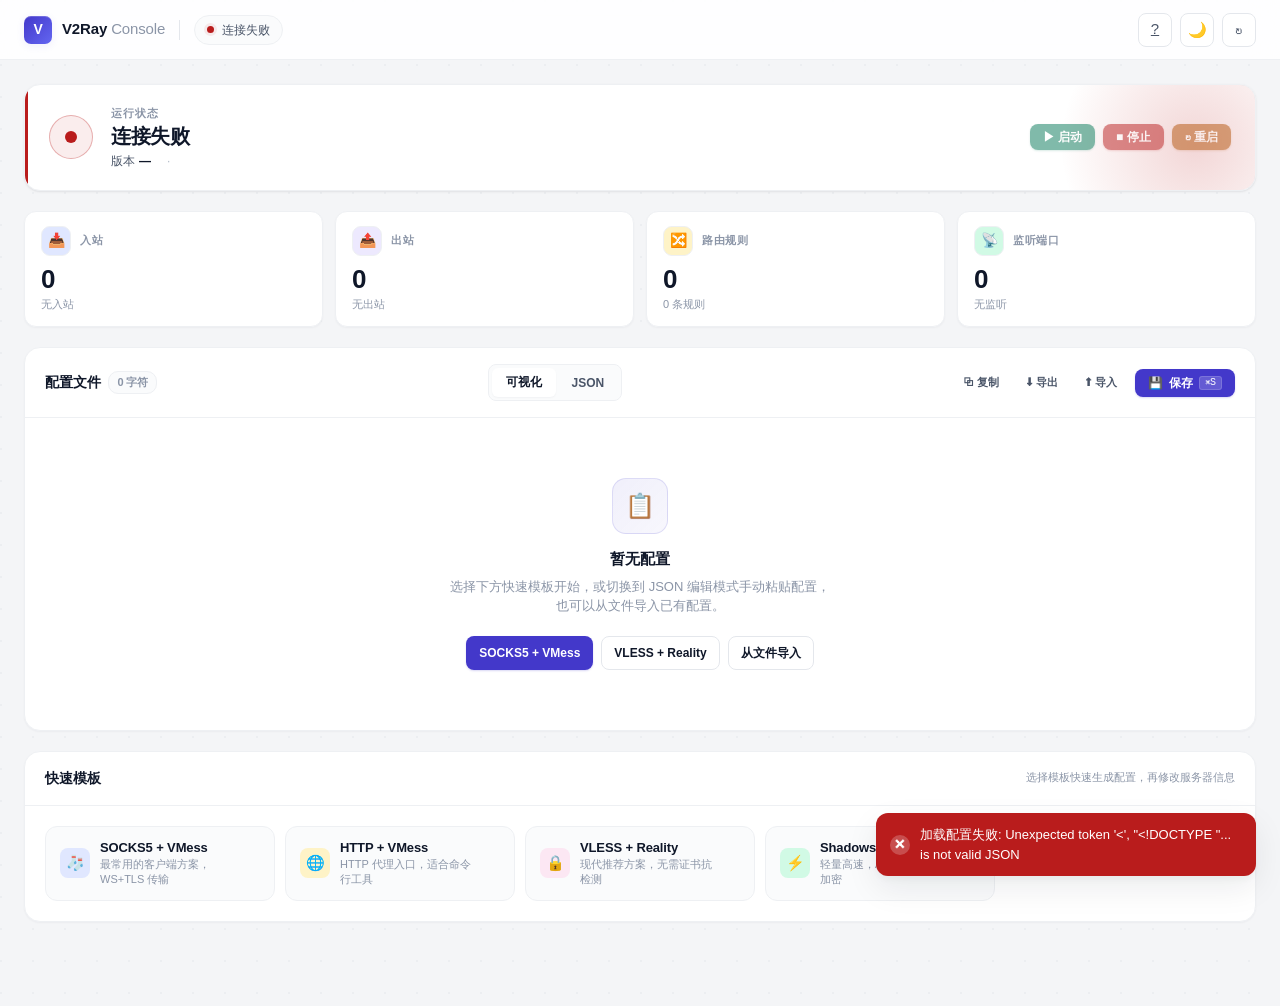
==== commit 84d083ea: "feat: 流量走向支持负载均衡器可视化，修复规则节点样式块重复导致布局错乱" ====
--- a/web/index.html
+++ b/web/index.html
@@ -33,6 +33,7 @@
     </div>
   </div>
   <div class="header-right">
+    <a class="icon-btn" href="README.html" target="_blank" rel="noopener" title="查看帮助文档" aria-label="查看帮助文档">?</a>
     <button class="icon-btn" id="themeBtn" onclick="toggleTheme()" title="切换主题" aria-label="切换主题">🌙</button>
     <button class="icon-btn" onclick="refreshConfig()" title="刷新配置" aria-label="刷新配置">↻</button>
   </div>
@@ -86,9 +87,25 @@
    </div>
  </section>
 
-  <!-- Config Card -->
-  <div class="card">
-    <div class="card-header">
+ <!-- Config Card -->
+ <div class="card">
+
+  <!-- Flow Visualization -->
+  <section class="flow-viz-card" id="flowVizCard" style="display:none">
+    <div class="flow-viz-header" onclick="toggleFlowViz()">
+      <h2>🔀 流量走向</h2>
+      <span class="hint" id="flowVizHint">默认全部走代理，按规则分流</span>
+      <span class="flow-viz-arrow" id="flowVizArrow">▾</span>
+    </div>
+    <div class="flow-viz-body" id="flowVizBody">
+      <div class="flow-layer" id="flowLayerRouting">
+        <h3 class="flow-layer-title">流量走向</h3>
+        <div class="flow-canvas-host" id="flowCanvasRouting"></div>
+      </div>
+    </div>
+  </section>
+
+  <div class="card-header">
       <h2>配置文件 <span class="count" id="configCharCount">0 字符</span></h2>
       <div class="card-header-tools">
         <div class="tabs">
--- a/web/styles.css
+++ b/web/styles.css
@@ -45,6 +45,15 @@
   --tag-dns-bg: #e0e7ff;       --tag-dns-fg: #3730a3;
   --tag-dokodemo-bg: #e0e7ff;  --tag-dokodemo-fg: #3730a3;
 
+  /* 流量走向：路径语义色（对齐 drawio 图）—— 浅色 */
+  --flow-in-bg: #dae8fc;      --flow-in-br: #6c8ebf;  --flow-in-fg: #1a365d;
+  --flow-route-bg: #fff2cc;   --flow-route-br: #d6b656; --flow-route-fg: #7f6000;
+  --flow-direct-bg: #d5e8d4;  --flow-direct-br: #82b366; --flow-direct-fg: #2f5223;
+  --flow-proxy-bg: #e1d5e7;   --flow-proxy-br: #9673a6; --flow-proxy-fg: #442a56;
+  --flow-block-bg: #f8d7da;   --flow-block-br: #c9737a; --flow-block-fg: #6b2229;
+  --flow-target-bg: #2d3748;  --flow-target-br: #1a202c; --flow-target-fg: #ffffff;
+  --flow-balancer-bg: #ffe6cc; --flow-balancer-br: #d79b00; --flow-balancer-fg: #7a4500;
+
   --shadow-xs: 0 1px 2px rgba(15, 23, 41, .04);
   --shadow-sm: 0 1px 3px rgba(15, 23, 41, .06), 0 1px 2px rgba(15, 23, 41, .04);
   --shadow-md: 0 4px 12px rgba(15, 23, 41, .06), 0 2px 4px rgba(15, 23, 41, .04);
@@ -107,6 +116,15 @@
   --tag-blackhole-bg: rgba(107, 114, 128, .2);--tag-blackhole-fg: #d1d5db;
   --tag-dns-bg: rgba(99, 102, 241, .16);      --tag-dns-fg: #a5b4fc;
   --tag-dokodemo-bg: rgba(99, 102, 241, .16); --tag-dokodemo-fg: #a5b4fc;
+
+  /* 流量走向：路径语义色 —— 深色（提亮前景，压暗底色保对比度） */
+  --flow-in-bg: rgba(108, 142, 191, .18);  --flow-in-br: #6c8ebf;  --flow-in-fg: #a8c7ea;
+  --flow-route-bg: rgba(214, 182, 86, .16); --flow-route-br: #b89b3e; --flow-route-fg: #e8cf85;
+  --flow-direct-bg: rgba(130, 179, 102, .16); --flow-direct-br: #6e9c56; --flow-direct-fg: #a8d798;
+  --flow-proxy-bg: rgba(150, 115, 166, .18); --flow-proxy-br: #9673a6; --flow-proxy-fg: #d3b8de;
+  --flow-block-bg: rgba(201, 115, 122, .16); --flow-block-br: #b2626a; --flow-block-fg: #eaa5ab;
+  --flow-target-bg: #e6edf3;  --flow-target-br: #adbac7; --flow-target-fg: #0d1117;
+  --flow-balancer-bg: rgba(215, 155, 0, .16); --flow-balancer-br: #d79b00; --flow-balancer-fg: #f0c674;
 
   --shadow-xs: 0 1px 2px rgba(0, 0, 0, .2);
   --shadow-sm: 0 1px 3px rgba(0, 0, 0, .3), 0 1px 2px rgba(0, 0, 0, .2);
@@ -530,6 +548,64 @@
 }
 
 /* ==========================================================================
+   Section sub-tabs (可视化页内：入站 / 出站 / 路由 / DNS / 日志 / 策略)
+   ========================================================================== */
+.tabs-section {
+  display: flex;
+  width: 100%;
+  margin-bottom: 16px;
+  overflow-x: auto;
+  flex-wrap: nowrap;
+}
+.tabs-section .tab-btn {
+  flex: 1 1 auto;
+  white-space: nowrap;
+  padding: 8px 14px;
+  font-size: 13px;
+}
+.sub-panel { display: none; }
+.sub-panel.active { display: block; }
+
+/* ==========================================================================
+   Tag picker (负载均衡器选择器)
+   ========================================================================== */
+.tag-picker {
+  display: flex;
+  flex-wrap: wrap;
+  align-items: center;
+  gap: 6px;
+  padding: 3px 6px;
+  min-height: 34px;
+  background: var(--surface);
+  border: 1px solid var(--border-subtle);
+  border-radius: var(--radius-sm);
+}
+.tag-chip {
+  display: inline-flex;
+  align-items: center;
+  padding: 3px 10px;
+  font-size: 12px;
+  font-weight: 500;
+  font-family: ui-monospace, SFMono-Regular, Menlo, Monaco, Consolas, monospace;
+  color: var(--text-secondary);
+  background: var(--bg);
+  border: 1px solid var(--border-subtle);
+  border-radius: 999px;
+  cursor: pointer;
+  transition: var(--transition);
+  user-select: none;
+}
+.tag-chip:hover {
+  color: var(--text);
+  border-color: var(--border);
+}
+.tag-chip.selected {
+  color: #fff;
+  background: var(--primary, #6c7ee1);
+  border-color: var(--primary, #6c7ee1);
+}
+
+/* ==========================================================================
    Buttons
    ========================================================================== */
 .btn {
@@ -745,6 +821,22 @@
   align-items: flex-end;
 }
 .form-row:last-child { margin-bottom: 0; }
+/* balancer 卡片内有绝对定位的提示，给卡片底部额外 padding 防止提示贴边 */
+.array-item:has([data-warn-single]),
+.array-item:has([data-warn-mixed]) { padding-bottom: 28px; }
+/* 选择器列：提示绝对定位到 chip 框下沿，保持行内水平基线对齐。 */
+.form-group:has(.tag-picker) {
+  position: relative;
+}
+/* 选择器列的「不足 2 个」与「混选语义」提示互斥，同一位置显示其一。 */
+.form-group:has(.tag-picker) > [data-warn-single],
+.form-group:has(.tag-picker) > [data-warn-mixed] {
+  position: absolute;
+  left: 0;
+  top: 100%;
+  margin: 4px 0 0 0;
+  white-space: nowrap;
+}
 .form-group {
   display: flex;
   flex-direction: column;
@@ -897,6 +989,70 @@
   justify-content: center;
   gap: 6px;
 }
+.btn-add.preset-add {
+  width: auto;
+  flex: 1 1 auto;
+  min-width: 140px;
+  border-style: solid;
+  border-color: var(--border);
+  background: var(--surface-1);
+}
+.btn-add.preset-add:hover {
+  border-color: var(--primary);
+  color: var(--primary);
+  background: var(--primary-softer);
+}
+.btn-add.preset-blank {
+  border-style: dashed;
+  flex: 0 0 auto;
+}
+
+/* —— 预设规则变体选择器 —— */
+.preset-picker {
+  margin-top: 8px;
+  padding: 10px 12px;
+  background: var(--primary-softer);
+  border: 1px solid var(--primary);
+  border-radius: var(--radius-md);
+  display: flex;
+  flex-wrap: wrap;
+  align-items: center;
+  gap: 8px;
+  font-size: 12px;
+}
+.preset-picker-label {
+  font-weight: 600;
+  color: var(--text-primary);
+}
+.preset-chip {
+  background: var(--surface-1);
+  border: 1px solid var(--border-strong);
+  color: var(--text-primary);
+  padding: 6px 12px;
+  border-radius: var(--radius-sm);
+  font-size: 12px;
+  font-weight: 500;
+  cursor: pointer;
+  font-family: inherit;
+  transition: var(--transition);
+  display: inline-flex;
+  align-items: center;
+  gap: 6px;
+}
+.preset-chip:hover {
+  border-color: var(--primary);
+  background: var(--primary-softer);
+  color: var(--primary);
+}
+.preset-chip-cancel {
+  margin-left: auto;
+  color: var(--text-faint);
+}
+.preset-chip-cancel:hover {
+  color: var(--text-secondary);
+  border-color: var(--border);
+  background: var(--surface-1);
+}
 .btn-add:hover {
   background: var(--primary-softer);
   border-color: var(--primary);
@@ -1114,8 +1270,713 @@
 }
 
 /* ==========================================================================
-   Empty State
+   Flow Visualization —— 流量走向图（视觉语言对齐 drawio）
+   路径语义：蓝=入站 · 黄=路由决策 · 绿=直连 · 紫=代理 · 深=目标
    ========================================================================== */
+
+/* —— 卡片外壳 —— */
+.flow-viz-card {
+  border: 1px solid var(--border-subtle);
+  border-radius: var(--radius-lg);
+  background: var(--bg-elevated);
+  margin: 0 0 18px;
+  overflow: hidden;
+}
+.flow-viz-header {
+  display: flex;
+  align-items: center;
+  gap: 10px;
+  padding: 12px 16px;
+  cursor: pointer;
+  user-select: none;
+  border-bottom: 1px solid var(--border-subtle);
+  transition: background var(--transition);
+}
+.flow-viz-header:hover { background: var(--surface-hover); }
+.flow-viz-header h2 {
+  font-size: 13px;
+  font-weight: 700;
+  color: var(--text);
+  letter-spacing: -.01em;
+}
+.flow-viz-header .hint {
+  font-size: 11px;
+  color: var(--text-muted);
+  line-height: 1.4;
+}
+.flow-viz-arrow {
+  margin-left: auto;
+  font-size: 11px;
+  color: var(--text-muted);
+  transition: transform var(--transition);
+  flex-shrink: 0;
+}
+
+/* 折叠态 */
+.flow-viz-card.collapsed .flow-viz-header { border-bottom-color: transparent; }
+.flow-viz-card.collapsed .flow-viz-arrow { transform: rotate(-90deg); }
+.flow-viz-card.collapsed .flow-viz-body { display: none; }
+
+.flow-viz-body {
+  padding: 24px 20px 20px;
+  display: flex;
+  flex-direction: column;
+  align-items: center;
+  gap: 0;
+}
+
+/* —— 分层容器（第一层 / 第二层）—— */
+.flow-layers {
+  display: flex;
+  flex-direction: column;
+  align-items: stretch;
+  width: 100%;
+}
+.flow-layer {
+  display: flex;
+  flex-direction: column;
+  align-items: center;
+}
+.flow-layer + .flow-layer {
+  border-top: 1px dashed var(--border);
+  margin-top: 6px;
+  padding-top: 18px;
+}
+.flow-layer-title {
+  font-size: 11px;
+  font-weight: 700;
+  color: var(--text-muted);
+  letter-spacing: .04em;
+  text-transform: uppercase;
+  margin: 0 0 12px 4px;
+  display: flex;
+  align-items: center;
+  gap: 8px;
+  align-self: flex-start;
+}
+.flow-layer-title::before {
+  content: "";
+  width: 3px;
+  height: 12px;
+  background: var(--text-muted);
+  border-radius: 2px;
+}
+#flowLayerBalancer .flow-layer-title::before { background: var(--flow-balancer-br); }
+#flowLayerBalancer .flow-layer-title { color: var(--flow-balancer-fg); }
+.flow-canvas-host { width: 100%; display: flex; flex-direction: column; align-items: center; }
+
+/* —— CSS Grid 画布 —— */
+.flow-canvas {
+  display: grid;
+  position: relative;
+  grid-template-columns: repeat(var(--cols, 11), auto);
+  grid-template-rows: repeat(var(--rows, 2), auto);
+  align-items: center;
+  justify-items: center;
+  gap: 14px 10px;
+  overflow-x: auto;
+  max-width: 100%;
+  padding: 4px 2px 8px;
+  /* 图较宽时横向滚动：用 local/scroll 背景做纯 CSS 滚动阴影，提示还有内容 */
+  background:
+    linear-gradient(to right, var(--bg-elevated) 40%, transparent) left center,
+    linear-gradient(to left,  var(--bg-elevated) 40%, transparent) right center,
+    radial-gradient(farthest-side at 0 50%,    rgba(0,0,0,.11), transparent) left center,
+    radial-gradient(farthest-side at 100% 50%, rgba(0,0,0,.11), transparent) right center;
+  background-repeat: no-repeat;
+  background-size: 36px 100%, 36px 100%, 13px 100%, 13px 100%;
+  background-attachment: local, local, scroll, scroll;
+}
+.flow-canvas::-webkit-scrollbar { height: 7px; }
+.flow-canvas::-webkit-scrollbar-track { background: transparent; }
+.flow-canvas::-webkit-scrollbar-thumb {
+  background: var(--border-strong);
+  border-radius: 4px;
+}
+.flow-canvas::-webkit-scrollbar-thumb:hover { background: var(--text-faint); }
+
+/* —— 通用节点 —— */
+.flow-node {
+  background: var(--bg-elevated);
+  border: 1.5px solid var(--border-subtle);
+  border-radius: var(--radius-lg);
+  padding: 10px 13px;
+  min-width: 120px;
+  max-width: 190px;
+  text-align: center;
+  transition: var(--transition);
+  position: relative;
+  z-index: 1;
+  box-shadow: var(--shadow-xs);
+}
+.flow-node:hover {
+  transform: translateY(-2px);
+  box-shadow: var(--shadow-md);
+}
+.flow-node-title {
+  font-size: 12px;
+  font-weight: 700;
+  color: var(--text);
+  display: flex;
+  align-items: center;
+  justify-content: center;
+  gap: 5px;
+  line-height: 1.3;
+}
+.flow-node-title .protocol-tag { font-size: 9px; padding: 2px 6px; }
+.flow-node-sub {
+  font-size: 10px;
+  color: var(--text-muted);
+  font-family: var(--font-mono);
+  font-variant-numeric: tabular-nums;
+  margin-top: 4px;
+  line-height: 1.35;
+  word-break: break-word;
+}
+
+/* —— 应用起点（中性灰）—— */
+.flow-node-app {
+  background: var(--surface);
+  border-color: var(--border-strong);
+}
+.flow-node-app .flow-node-title { color: var(--text-secondary); }
+
+/* —— 入站（蓝）—— */
+.flow-node-inbound {
+  background: var(--flow-in-bg);
+  border-color: var(--flow-in-br);
+}
+.flow-node-inbound .flow-node-title { color: var(--flow-in-fg); }
+.flow-inbound-ports {
+  display: flex;
+  flex-wrap: wrap;
+  gap: 4px;
+  justify-content: center;
+  margin-top: 6px;
+}
+.flow-inbound-ports .proto-chip {
+  font-size: 9px;
+  font-weight: 600;
+  font-family: var(--font-mono);
+  padding: 2px 7px;
+  border-radius: 4px;
+  background: var(--bg-elevated);
+  color: var(--flow-in-fg);
+  border: 1px solid var(--flow-in-br);
+  white-space: nowrap;
+}
+
+/* —— 路由判定（黄，圆角矩形）—— */
+.flow-node-router {
+  background: var(--flow-route-bg);
+  border-color: var(--flow-route-br);
+  min-width: 118px;
+}
+.flow-node-router .flow-node-title { color: var(--flow-route-fg); }
+.flow-node-router .flow-node-sub { color: var(--flow-route-fg); opacity: .8; }
+.flow-router-icon {
+  width: 38px;
+  height: 38px;
+  margin: 2px auto 8px;
+  background: var(--bg-elevated);
+  border: 1.5px solid var(--flow-route-br);
+  display: grid;
+  place-items: center;
+  font-size: 18px;
+  line-height: 1;
+  transform: rotate(45deg);
+  border-radius: 7px;
+}
+.flow-router-icon span { transform: rotate(-45deg); display: block; }
+
+/* —— 负载均衡器节点（橙色，介于路由与代理之间）——
+   默认与「入站」同高：align-self: center 不拉伸，宽度也走 .flow-node 默认
+   （120–190px）。仅当 selector 出站 ≥ 2 个（即堆叠场景）时挂 .is-stacked，
+   才让节点拉伸跨行变成「总线块」，与右侧各服务器节点（s1/s2…）右边缘对齐。 */
+.flow-node-balancer {
+  background: var(--flow-balancer-bg);
+  border-color: var(--flow-balancer-br);
+  align-self: center;
+  display: flex;
+  flex-direction: column;
+  justify-content: center;
+  /* 比「入站」矮 20px：把上下 padding 从 10px 减到 0px（-10×2），让节点更紧凑 */
+  padding-top: 0;
+  padding-bottom: 0;
+}
+.flow-node-balancer.is-stacked {
+  align-self: stretch;
+}
+.flow-node-balancer .flow-node-title { color: var(--flow-balancer-fg); }
+.flow-node-balancer .flow-node-sub  { color: var(--flow-balancer-fg); opacity: .82; }
+.flow-balancer-icon {
+  display: inline-block;
+  font-size: 13px;
+  line-height: 1;
+  margin-right: 2px;
+  transform: translateY(-1px);
+}
+/* balancer 节点上的「扇出」标签 */
+.flow-node-balancer + .flow-arrow-r .flow-arrow-label,
+.flow-arrow-r.labeled.balancer .flow-arrow-label { color: var(--flow-balancer-br); }
+
+/* —— 规则组容器（对应 drawio 的虚线分组框）—— */
+.flow-rules-stack {
+  display: flex;
+  flex-direction: column;
+  gap: 6px;
+  z-index: 1;
+  position: relative;
+}
+/* 仅当组内确有规则时才画虚线框；纯默认分支不加框 */
+.flow-rules-stack.framed {
+  padding: 9px 8px 8px;
+  border: 1px dashed var(--flow-direct-br);
+  border-radius: var(--radius-md);
+  background: color-mix(in srgb, var(--flow-direct-bg) 26%, transparent);
+}
+.flow-rules-stack.framed.is-proxy-path {
+  border-color: var(--flow-proxy-br);
+  background: color-mix(in srgb, var(--flow-proxy-bg) 26%, transparent);
+}
+.flow-rules-stack.framed.is-block-path {
+  border-color: var(--flow-block-br);
+  background: color-mix(in srgb, var(--flow-block-bg) 26%, transparent);
+}
+/* 分组标题：命中即停 */
+.flow-rules-label {
+  position: absolute;
+  top: -7px;
+  left: 8px;
+  font-size: 8px;
+  font-weight: 700;
+  letter-spacing: .04em;
+  padding: 0 5px;
+  background: var(--bg-elevated);
+  color: var(--flow-direct-br);
+  border-radius: 3px;
+  white-space: nowrap;
+}
+.flow-rules-stack.is-proxy-path .flow-rules-label { color: var(--flow-proxy-br); }
+
+.flow-rules-stack.is-block-path .flow-rules-label { color: var(--flow-block-br); }
+
+/* —— 规则节点 —— */
+.flow-rule-node {
+  background: var(--bg-elevated);
+  border: 1px solid var(--flow-direct-br);
+  border-left: 3px solid var(--flow-direct-br);
+  border-radius: var(--radius-sm);
+  padding: 6px 10px;
+  min-width: 132px;
+  max-width: 180px;
+  transition: var(--transition);
+}
+.flow-rule-node:hover { transform: translateX(2px); box-shadow: var(--shadow-xs); }
+.flow-rule-num {
+  display: block;
+  font-size: 9px;
+  font-weight: 700;
+  text-transform: uppercase;
+  letter-spacing: .04em;
+  color: var(--flow-direct-fg);
+  margin-bottom: 4px;
+}
+.flow-rule-cond {
+  display: block;
+  font-size: 10px;
+  font-weight: 500;
+  color: var(--text);
+  line-height: 1.4;
+  word-break: break-word;
+  overflow-wrap: anywhere;
+}
+/* 代理路径下的规则改紫 */
+.is-proxy-path .flow-rule-node { border-color: var(--flow-proxy-br); border-left-color: var(--flow-proxy-br); }
+.is-proxy-path .flow-rule-num { color: var(--flow-proxy-fg); }
+/* 拦截路径下的规则改红 */
+.is-block-path .flow-rule-node { border-color: var(--flow-block-br); border-left-color: var(--flow-block-br); }
+.is-block-path .flow-rule-num { color: var(--flow-block-fg); }
+
+/* 默认分支（橙，未命中任何规则）*/
+.flow-rule-node.is-default {
+  border-color: var(--warning);
+  border-left-color: var(--warning);
+  background: var(--warning-soft);
+}
+.flow-rule-node.is-default .flow-rule-num { color: var(--warning); }
+.flow-rule-node.is-empty {
+  border-color: var(--border);
+  border-left-color: var(--text-faint);
+  background: transparent;
+  border-style: dashed;
+}
+.flow-rule-node.is-empty .flow-rule-cond { color: var(--text-faint); font-style: italic; }
+
+/* —— 出站节点 —— */
+.flow-node-out {
+  background: var(--flow-proxy-bg);
+  border-color: var(--flow-proxy-br);
+}
+.flow-node-out .flow-node-title { color: var(--flow-proxy-fg); }
+.flow-node-out .flow-node-sub { color: var(--flow-proxy-fg); opacity: .78; }
+/* 直连出站（freedom）→ 绿 */
+.flow-node-out.direct {
+  background: var(--flow-direct-bg);
+  border-color: var(--flow-direct-br);
+}
+.flow-node-out.direct .flow-node-title { color: var(--flow-direct-fg); }
+.flow-node-out.direct .flow-node-sub { color: var(--flow-direct-fg); opacity: .78; }
+/* 拦截出站（blackhole）→ 红 */
+.flow-node-out.block {
+  background: var(--flow-block-bg);
+  border-color: var(--flow-block-br);
+}
+.flow-node-out.block .flow-node-title { color: var(--flow-block-fg); }
+.flow-node-out.block .flow-node-sub { color: var(--flow-block-fg); opacity: .78; }
+/* 默认出站加描边强调 */
+.flow-node-out.default {
+  border-width: 2.5px;
+  box-shadow: 0 0 0 3px color-mix(in srgb, var(--flow-proxy-br) 14%, transparent), var(--shadow-xs);
+}
+.flow-node-out.default.direct {
+  box-shadow: 0 0 0 3px color-mix(in srgb, var(--flow-direct-br) 16%, transparent), var(--shadow-xs);
+}
+.flow-node-out.default.block {
+  box-shadow: 0 0 0 3px color-mix(in srgb, var(--flow-block-br) 16%, transparent), var(--shadow-xs);
+}
+.flow-default-badge {
+  display: inline-block;
+  font-size: 8px;
+  font-weight: 700;
+  text-transform: uppercase;
+  letter-spacing: .04em;
+  color: var(--bg-elevated);
+  background: var(--flow-proxy-br);
+  padding: 2px 5px;
+  border-radius: 3px;
+}
+.flow-node-out.direct .flow-default-badge { background: var(--flow-direct-br); }
+.flow-node-out.block .flow-default-badge { background: var(--flow-block-br); }
+
+/* —— 目的地节点 —— */
+.flow-node-dest {
+  background: var(--surface);
+  border: 1.5px solid var(--border);
+  color: var(--text-secondary);
+  min-width: 116px;
+}
+.flow-node-dest .flow-node-title { font-size: 11px; }
+/* 中转服务器：跟随所属路径色 */
+.flow-node-dest.server {
+  background: var(--flow-proxy-bg);
+  border-color: var(--flow-proxy-br);
+}
+.flow-node-dest.server .flow-node-title { color: var(--flow-proxy-fg); font-family: var(--font-mono); font-size: 10px; }
+/* 终点「目标网站」：深色实心，对应 drawio 的 #2D3748 */
+.flow-node-dest.target {
+  background: var(--flow-target-bg);
+  border-color: var(--flow-target-br);
+}
+.flow-node-dest.target .flow-node-title { color: var(--flow-target-fg); font-weight: 700; }
+.flow-node-dest.direct {
+  background: var(--flow-direct-bg);
+  border-color: var(--flow-direct-br);
+}
+.flow-node-dest.direct .flow-node-title { color: var(--flow-direct-fg); }
+.flow-node-dest.block {
+  background: var(--flow-block-bg);
+  border-color: var(--flow-block-br);
+  border-style: dashed;
+}
+.flow-node-dest.block .flow-node-title { color: var(--flow-block-fg); }
+
+/* —— 水平箭头（网格中偶数列）—— */
+.flow-arrow-r {
+  width: 26px;
+  height: 2px;
+  background: var(--border-strong);
+  position: relative;
+  align-self: center;
+}
+.flow-arrow-r::after {
+  content: "";
+  position: absolute;
+  right: -1px;
+  top: 50%;
+  transform: translateY(-50%);
+  width: 0; height: 0;
+  border-top: 5px solid transparent;
+  border-bottom: 5px solid transparent;
+  border-left: 6px solid var(--border-strong);
+}
+/* 箭头按路径着色 */
+.flow-arrow-r.direct { background: var(--flow-direct-br); }
+.flow-arrow-r.direct::after { border-left-color: var(--flow-direct-br); }
+.flow-arrow-r.proxy { background: var(--flow-proxy-br); }
+.flow-arrow-r.proxy::after { border-left-color: var(--flow-proxy-br); }
+.flow-arrow-r.block { background: var(--flow-block-br); }
+.flow-arrow-r.block::after { border-left-color: var(--flow-block-br); }
+.flow-arrow-r.balancer { background: var(--flow-balancer-br); }
+.flow-arrow-r.balancer::after { border-left-color: var(--flow-balancer-br); }
+
+/* 带文字标签的箭头（命中 / 未命中）*/
+.flow-arrow-r.labeled { width: 40px; }
+.flow-arrow-r .flow-arrow-label {
+  position: absolute;
+  bottom: 5px;
+  left: 50%;
+  transform: translateX(-50%);
+  font-size: 8px;
+  font-weight: 700;
+  letter-spacing: .03em;
+  white-space: nowrap;
+  color: var(--text-muted);
+  background: var(--bg-elevated);
+  padding: 0 3px;
+  border-radius: 2px;
+  z-index: 3;
+}
+.flow-arrow-r.direct .flow-arrow-label { color: var(--flow-direct-br); }
+.flow-arrow-r.proxy .flow-arrow-label { color: var(--flow-proxy-br); }
+.flow-arrow-r.block .flow-arrow-label { color: var(--flow-block-br); }
+.flow-arrow-r.balancer .flow-arrow-label { color: var(--flow-balancer-br); }
+
+/* 跨行水平箭头（堆叠 balancer 的 balancer→s2 连接）：本身不画线，
+   只负责承载标签 + 占位（r1..rN 跨行单元格，让 JS 用绝对定位的
+   .flow-bypass-elbow 折线画出从 balancer 右边缘连到 s2 左边缘的水平线）。
+   这样做可以避免 grid column-gap（10px）在视觉上断开连线。
+   选择器用 .flow-arrow-r.flow-arrow-r-bypass（双类），
+   与 .flow-arrow-r.proxy / .flow-arrow-r.direct 等着色类同样 (0,2,0)；
+   放在那些着色规则之后，才能保证 background: none 真正压过着色背景。 */
+.flow-arrow-r.flow-arrow-r-bypass {
+  align-self: end;
+  margin-bottom: 24px;
+  background: none;
+  pointer-events: none;
+}
+.flow-arrow-r.flow-arrow-r-bypass::after { display: none; }
+
+/* —— 垂直向下箭头（堆叠的服务器节点之间）—— */
+.flow-arrow-d {
+  width: 2px;
+  height: 26px;
+  background: var(--border-strong);
+  position: relative;
+  justify-self: center;
+  align-self: center;
+}
+.flow-arrow-d::after {
+  content: "";
+  position: absolute;
+  left: 50%;
+  bottom: -1px;
+  transform: translateX(-50%);
+  width: 0; height: 0;
+  border-left: 5px solid transparent;
+  border-right: 5px solid transparent;
+  border-top: 6px solid var(--border-strong);
+}
+.flow-arrow-d.direct { background: var(--flow-direct-br); }
+.flow-arrow-d.direct::after { border-top-color: var(--flow-direct-br); }
+.flow-arrow-d.proxy  { background: var(--flow-proxy-br); }
+.flow-arrow-d.proxy::after  { border-top-color: var(--flow-proxy-br); }
+.flow-arrow-d.block  { background: var(--flow-block-br); }
+.flow-arrow-d.block::after  { border-top-color: var(--flow-block-br); }
+.flow-arrow-d.balancer { background: var(--flow-balancer-br); }
+.flow-arrow-d.balancer::after { border-top-color: var(--flow-balancer-br); }
+
+.flow-arrow-d.labeled { height: 40px; }
+.flow-arrow-d .flow-arrow-label {
+  position: absolute;
+  left: 8px;
+  top: 50%;
+  transform: translateY(-50%);
+  font-size: 8px;
+  font-weight: 700;
+  letter-spacing: .03em;
+  white-space: nowrap;
+  color: var(--text-muted);
+  background: var(--bg-elevated);
+  padding: 0 3px;
+  border-radius: 2px;
+  z-index: 3;
+}
+.flow-arrow-d.direct .flow-arrow-label   { color: var(--flow-direct-br); }
+.flow-arrow-d.proxy .flow-arrow-label    { color: var(--flow-proxy-br); }
+.flow-arrow-d.block .flow-arrow-label    { color: var(--flow-block-br); }
+.flow-arrow-d.balancer .flow-arrow-label { color: var(--flow-balancer-br); }
+
+/* —— 路由下方竖向 bus（多出站时连接各行）—— */
+/* —— 路由下方的分叉锚点 ——
+   本身不可见：每条 L 折线自带竖直段，颜色随各自分支，避免出现
+   「黄色竖线 + 彩色横线」的分段拼接 */
+.flow-arrow-d-bus {
+  width: 0;
+  position: relative;
+  z-index: 0;
+  justify-self: center;
+  align-self: start;
+  margin-top: 40px;
+}
+/* —— 路由 → 下方各行的 L 形折线 ——
+   整条折线由单个元素的 border-left + border-bottom 画出，转角用圆角衔接：
+   一个元素 = 一条连续的线，不存在竖/横分段拼接的接缝，颜色也整条统一 */
+.flow-bus-elbow {
+  position: absolute;
+  border-left: 2px solid var(--elbow-color, var(--flow-route-br));
+  border-bottom: 2px solid var(--elbow-color, var(--flow-route-br));
+  border-bottom-left-radius: 10px;
+  pointer-events: none;
+}
+/* 末端箭头，与折线同色，收在横向段右端 */
+.flow-bus-elbow::after {
+  content: "";
+  position: absolute;
+  right: -1px;
+  bottom: -6px;
+  width: 0; height: 0;
+  border-top: 5px solid transparent;
+  border-bottom: 5px solid transparent;
+  border-left: 6px solid var(--elbow-color, var(--flow-route-br));
+}
+
+/* 跨列箭头：短 dest 链靠右对齐时，首段箭头拉通空出的列 */
+.flow-arrow-r.spans { width: auto; justify-self: stretch; align-self: center; }
+
+/* —— 汇入唯一「目标网站」的占位条 ——
+   本身不画线（线由 JS 生成的 .flow-merge-elbow 折线负责），
+   只负责占位、定位起点，并托住箭头上的文字标签 */
+.flow-arrow-merge {
+  height: 2px;
+  justify-self: stretch;
+  align-self: center;
+  position: relative;
+  z-index: 0;
+}
+.flow-arrow-merge .flow-arrow-label {
+  position: absolute;
+  bottom: 5px;
+  left: 0;
+  font-size: 8px;
+  font-weight: 700;
+  letter-spacing: .03em;
+  white-space: nowrap;
+  background: var(--bg-elevated);
+  padding: 0 3px;
+  border-radius: 2px;
+  z-index: 2;
+}
+.flow-arrow-merge.direct .flow-arrow-label { color: var(--flow-direct-br); }
+.flow-arrow-merge.proxy  .flow-arrow-label { color: var(--flow-proxy-br); }
+.flow-arrow-merge.block  .flow-arrow-label { color: var(--flow-block-br); }
+.flow-arrow-merge.balancer .flow-arrow-label { color: var(--flow-balancer-br); }
+
+/* —— 下方各行 → 唯一终点节点的 L 形折线 ——
+   与 .flow-bus-elbow 同样是「单元素一条线」，但转角在右下、箭头朝上 */
+.flow-merge-elbow {
+  position: absolute;
+  border-right: 2px solid var(--elbow-color, var(--border-strong));
+  border-bottom: 2px solid var(--elbow-color, var(--border-strong));
+  border-bottom-right-radius: 10px;
+  pointer-events: none;
+  z-index: 0;
+}
+.flow-merge-elbow::after {
+  content: "";
+  position: absolute;
+  right: -5px;
+  top: -1px;
+  width: 0; height: 0;
+  border-left: 5px solid transparent;
+  border-right: 5px solid transparent;
+  border-bottom: 6px solid var(--elbow-color, var(--border-strong));
+}
+
+/* —— 堆叠 balancer 的 balancer→s2 折线 ——
+   一根从 balancer 右边缘横穿列间隙、连到 s2 左边缘的水平线，
+   线高 = s2 节点中心线高度，避免被 grid column-gap 视觉断开 */
+.flow-bypass-elbow {
+  position: absolute;
+  height: 0;
+  border-top: 2px solid var(--elbow-color, var(--border-strong));
+  pointer-events: none;
+  z-index: 0;
+}
+.flow-bypass-elbow::after {
+  content: "";
+  position: absolute;
+  right: -1px;
+  top: -6px;
+  width: 0; height: 0;
+  border-top: 5px solid transparent;
+  border-bottom: 5px solid transparent;
+  border-left: 6px solid var(--elbow-color, var(--border-strong));
+}
+
+/* 被 L 折线取代的分支箭头：线与箭头都隐去，只保留其上的文字标签 */
+.flow-arrow-r.is-superseded { background: none; }
+.flow-arrow-r.is-superseded::after { display: none; }
+.flow-arrow-r.is-superseded .flow-arrow-label { z-index: 2; }
+
+/* —— 图例（位于整张画布下方，独立一行，横向一一排开）—— */
+.flow-legend {
+  display: flex;
+  flex-direction: row;
+  flex-wrap: wrap;
+  align-items: center;
+  justify-content: center;
+  gap: 10px 24px;
+  align-self: stretch;        /* 撑满 .flow-canvas-host 的横向宽度 */
+  width: 100%;
+  margin: 14px 0 0;
+  padding: 12px 18px;
+  border: 1px dashed var(--border);
+  border-radius: var(--radius-md);
+  background: var(--surface);
+  box-sizing: border-box;
+}
+.flow-legend-item {
+  display: flex;
+  align-items: center;
+  gap: 7px;
+  font-size: 11px;
+  color: var(--text-secondary);
+  line-height: 1.4;
+  white-space: nowrap;
+}
+.flow-legend-swatch {
+  width: 24px;
+  height: 12px;
+  border-radius: 6px;
+  border: 1.5px solid var(--border);
+  flex-shrink: 0;
+}
+.flow-legend-swatch.direct { background: var(--flow-direct-bg); border-color: var(--flow-direct-br); }
+.flow-legend-swatch.proxy  { background: var(--flow-proxy-bg);  border-color: var(--flow-proxy-br); }
+.flow-legend-swatch.block  { background: var(--flow-block-bg);  border-color: var(--flow-block-br); }
+.flow-legend-swatch.balancer { background: var(--flow-balancer-bg); border-color: var(--flow-balancer-br); }
+
+/* —— 提示文字 —— */
+.flow-viz-empty {
+  padding: 20px;
+  text-align: center;
+  font-size: 12px;
+  color: var(--text-muted);
+}
+
+@media (max-width: 768px) {
+  .flow-viz-body { padding: 18px 12px 14px; }
+  .flow-canvas { gap: 10px 6px; }
+  .flow-node { min-width: 104px; max-width: 148px; padding: 8px 10px; }
+  .flow-rule-node { min-width: 104px; max-width: 140px; }
+  .flow-rules-stack { padding: 8px 6px 6px; }
+  .flow-arrow-r { width: 18px; }
+  .flow-arrow-r.labeled { width: 30px; }
+  .flow-legend { gap: 8px 16px; padding: 10px 12px; }
+}
+
+
 .empty-state {
   text-align: center;
   padding: 40px 24px;
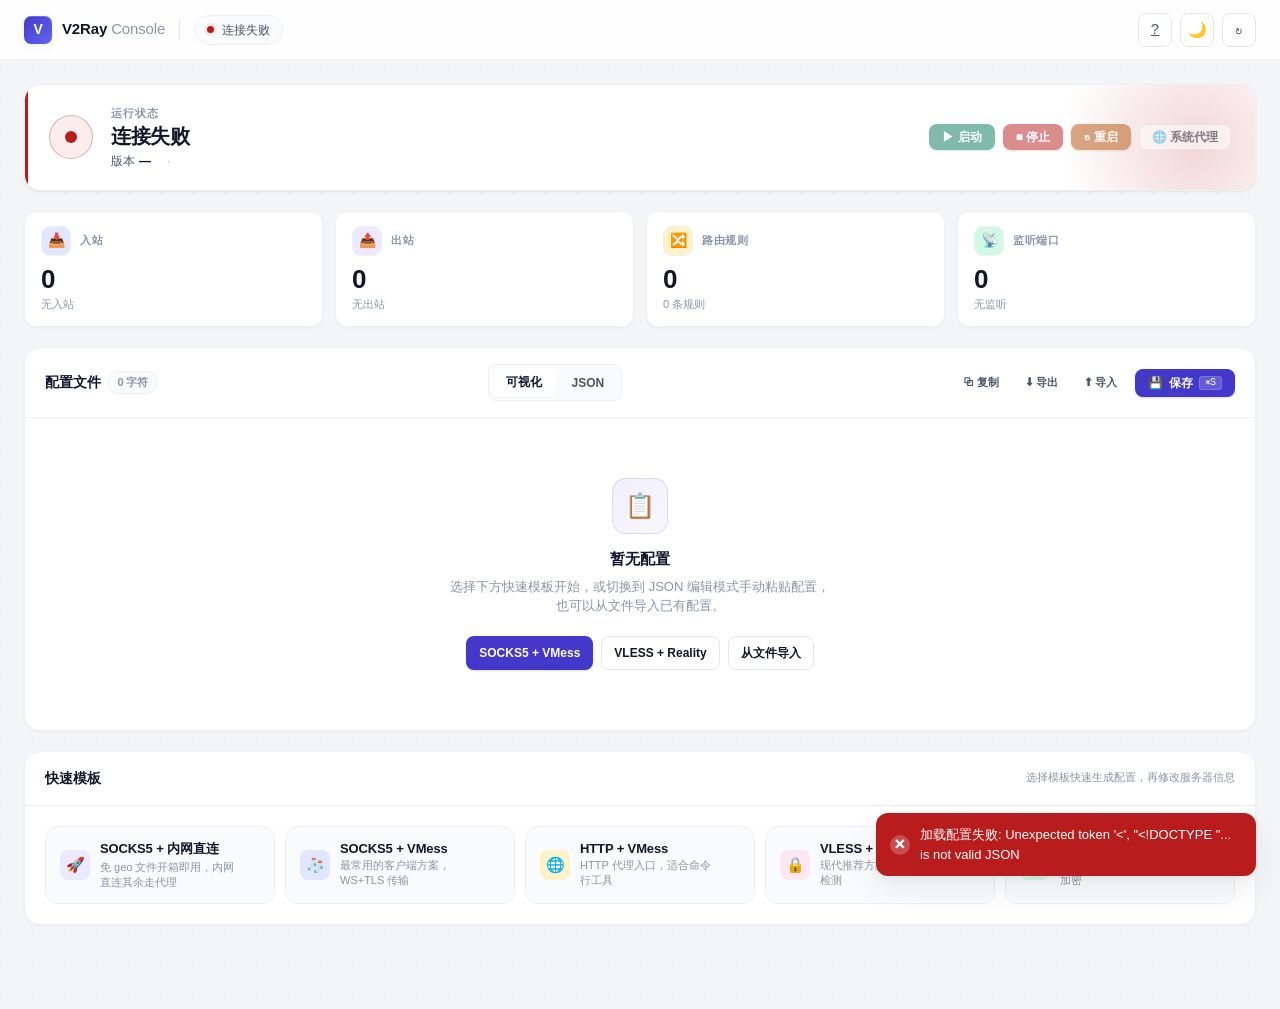
==== commit 0cd732e3: "feat(web): 快速模板首位新增免 geo 文件的「内网直连」模板 SOCKS5 入站 + VMess(WS+TLS) 出站 + freedom 直连，路由用裸网段（127/8、10/8、172" ====
--- a/web/index.html
+++ b/web/index.html
@@ -60,6 +60,7 @@
       <button class="btn btn-success btn-sm" id="btnStart" onclick="doStart()">▶ 启动</button>
       <button class="btn btn-danger btn-sm" id="btnStop" onclick="doStop()">■ 停止</button>
       <button class="btn btn-warning btn-sm" id="btnRestart" onclick="doRestart()">↻ 重启</button>
+      <button class="btn btn-sysproxy btn-sm" id="btnSysProxy" onclick="toggleSysProxy()" title="一键开启/关闭系统全局代理">🌐 系统代理</button>
     </div>
   </section>
 
@@ -155,6 +156,13 @@
     </div>
     <div class="card-body">
       <div class="templates-grid">
+        <button class="template-card" onclick="loadTemplate('socks-direct')">
+          <div class="template-icon violet">🚀</div>
+          <div class="template-body">
+            <div class="template-title">SOCKS5 + 内网直连</div>
+            <div class="template-desc">免 geo 文件开箱即用，内网直连其余走代理</div>
+          </div>
+        </button>
         <button class="template-card" onclick="loadTemplate('socks-client')">
           <div class="template-icon blue">🧦</div>
           <div class="template-body">
--- a/web/styles.css
+++ b/web/styles.css
@@ -676,6 +676,24 @@
   background: var(--surface);
   color: var(--text);
 }
+
+/* 系统代理开关：默认与 outline 同风格，开启后高亮为 success */
+.btn-sysproxy {
+  background: var(--bg-elevated);
+  color: var(--text);
+  border-color: var(--border);
+}
+.btn-sysproxy:hover:not(:disabled) {
+  background: var(--surface-hover);
+  border-color: var(--border-strong);
+}
+.btn-sysproxy.active {
+  background: var(--success);
+  color: #fff;
+  border-color: transparent;
+  box-shadow: 0 1px 2px color-mix(in srgb, var(--success) 30%, transparent);
+}
+.btn-sysproxy.active:hover:not(:disabled) { filter: brightness(1.08); }
 
 .btn-sm { padding: 6px 12px; font-size: 12px; }
 .btn-xs { padding: 4px 9px; font-size: 11px; border-radius: var(--radius-sm); }
@@ -1252,6 +1270,7 @@
   transition: var(--transition);
 }
 .template-icon.blue { background: var(--tag-socks-bg); color: var(--tag-socks-fg); }
+.template-icon.violet { background: var(--tag-vmess-bg); color: var(--tag-vmess-fg); }
 .template-icon.amber { background: var(--tag-http-bg); color: var(--tag-http-fg); }
 .template-icon.pink { background: var(--tag-vless-bg); color: var(--tag-vless-fg); }
 .template-icon.green { background: var(--tag-ss-bg); color: var(--tag-ss-fg); }
@@ -1505,7 +1524,12 @@
   padding-bottom: 0;
 }
 .flow-node-balancer.is-stacked {
-  align-self: stretch;
+  /* 不拉伸：在跨行区间纵向居中，完整落在虚线分组框内并留出留白。
+     右边缘与服务器列的对齐由 grid 列定位决定，与是否拉伸无关。
+     上下各加 25px 内边距（+50px 总高度），让节点不至于过矮。 */
+  align-self: center;
+  padding-top: 60px;
+  padding-bottom: 60px;
 }
 .flow-node-balancer .flow-node-title { color: var(--flow-balancer-fg); }
 .flow-node-balancer .flow-node-sub  { color: var(--flow-balancer-fg); opacity: .82; }
@@ -1519,6 +1543,29 @@
 /* balancer 节点上的「扇出」标签 */
 .flow-node-balancer + .flow-arrow-r .flow-arrow-label,
 .flow-arrow-r.labeled.balancer .flow-arrow-label { color: var(--flow-balancer-br); }
+
+/* —— 堆叠 balancer + selector 出站服务器 的逻辑分组虚线框 ——
+   由 JS 在渲染后用 getBoundingClientRect 取并集算包围盒、绝对定位画出。
+   z-index:0 让它落在节点（z-index:1）之下；颜色用 balancer 橙，半透明填充
+   只做视觉提示，不遮挡内部节点。 */
+.flow-bal-group-box {
+  position: absolute;
+  border: 1.5px dashed var(--flow-balancer-br);
+  border-radius: var(--radius-md);
+  background: transparent;
+  pointer-events: none;
+  z-index: 0;
+  box-sizing: border-box;
+}
+
+/* 堆叠 balancer 行的 r2 镜像：min-height = router 节点高度，让 r2 与 r1 等高 */
+.flow-row-mirror {
+  visibility: hidden;
+  pointer-events: none;
+  align-self: stretch;
+  justify-self: stretch;
+  width: 1px;
+}
 
 /* —— 规则组容器（对应 drawio 的虚线分组框）—— */
 .flow-rules-stack {
@@ -2120,7 +2167,7 @@
     grid-template-columns: 1fr;
     padding: 16px;
   }
-  .status-controls { width: 100%; }
+  .status-controls { width: 100%; flex-wrap: wrap; }
   .status-controls .btn { flex: 1; }
   .card-header {
     flex-direction: column;
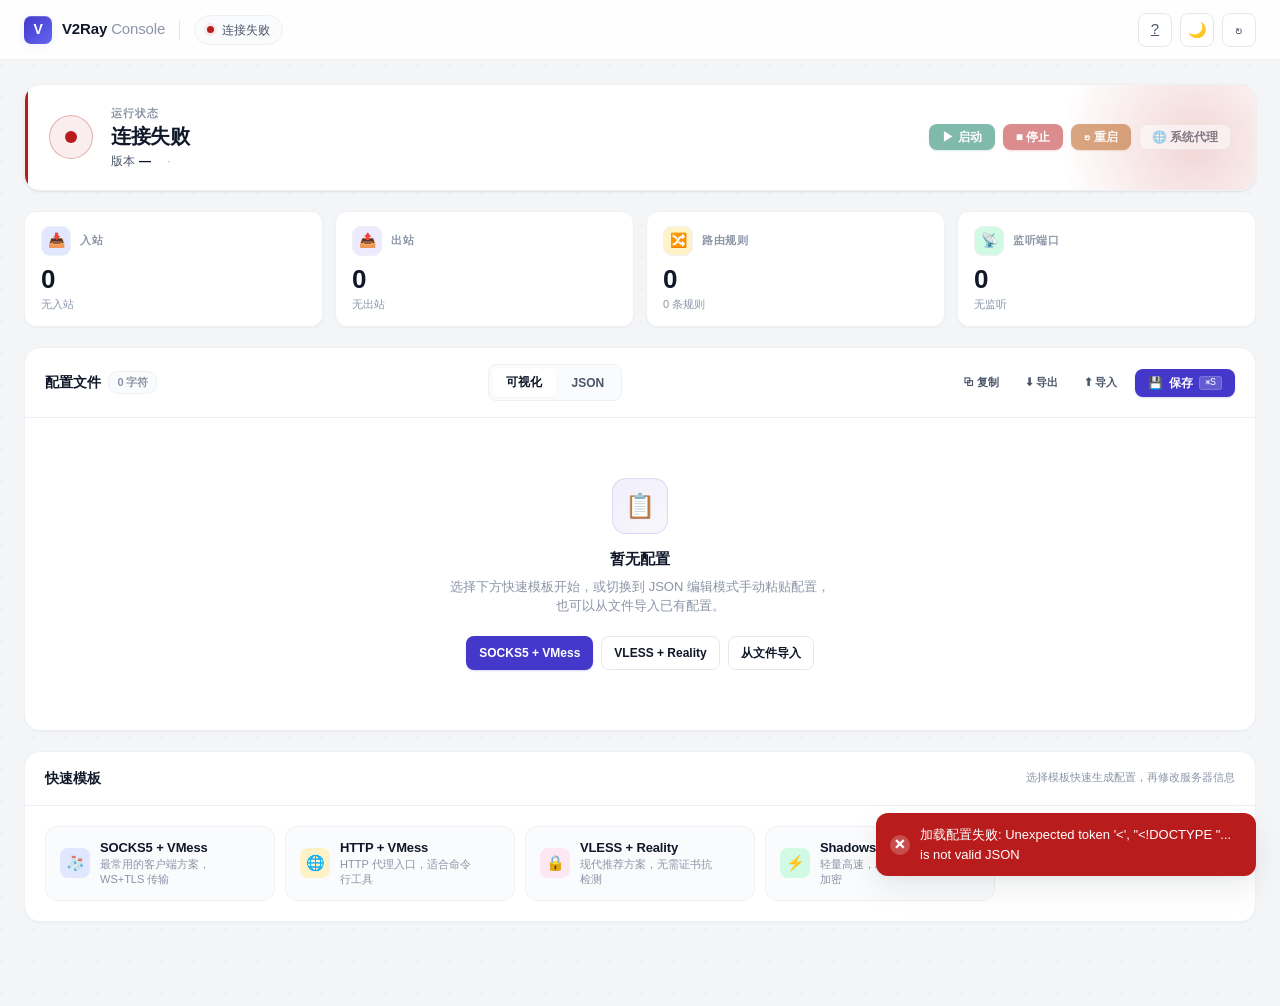
==== commit f33eb864: "feat(web): 状态栏新增系统代理一键开关按钮 点击开启/关闭系统全局代理，开启后按钮绿色高亮；V2Ray 停止时若代理仍开启弹警告提示，避免流量中断。  Ultraworked with [S" ====
--- a/web/index.html
+++ b/web/index.html
@@ -156,13 +156,6 @@
     </div>
     <div class="card-body">
       <div class="templates-grid">
-        <button class="template-card" onclick="loadTemplate('socks-direct')">
-          <div class="template-icon violet">🚀</div>
-          <div class="template-body">
-            <div class="template-title">SOCKS5 + 内网直连</div>
-            <div class="template-desc">免 geo 文件开箱即用，内网直连其余走代理</div>
-          </div>
-        </button>
         <button class="template-card" onclick="loadTemplate('socks-client')">
           <div class="template-icon blue">🧦</div>
           <div class="template-body">
--- a/web/styles.css
+++ b/web/styles.css
@@ -1270,7 +1270,6 @@
   transition: var(--transition);
 }
 .template-icon.blue { background: var(--tag-socks-bg); color: var(--tag-socks-fg); }
-.template-icon.violet { background: var(--tag-vmess-bg); color: var(--tag-vmess-fg); }
 .template-icon.amber { background: var(--tag-http-bg); color: var(--tag-http-fg); }
 .template-icon.pink { background: var(--tag-vless-bg); color: var(--tag-vless-fg); }
 .template-icon.green { background: var(--tag-ss-bg); color: var(--tag-ss-fg); }
